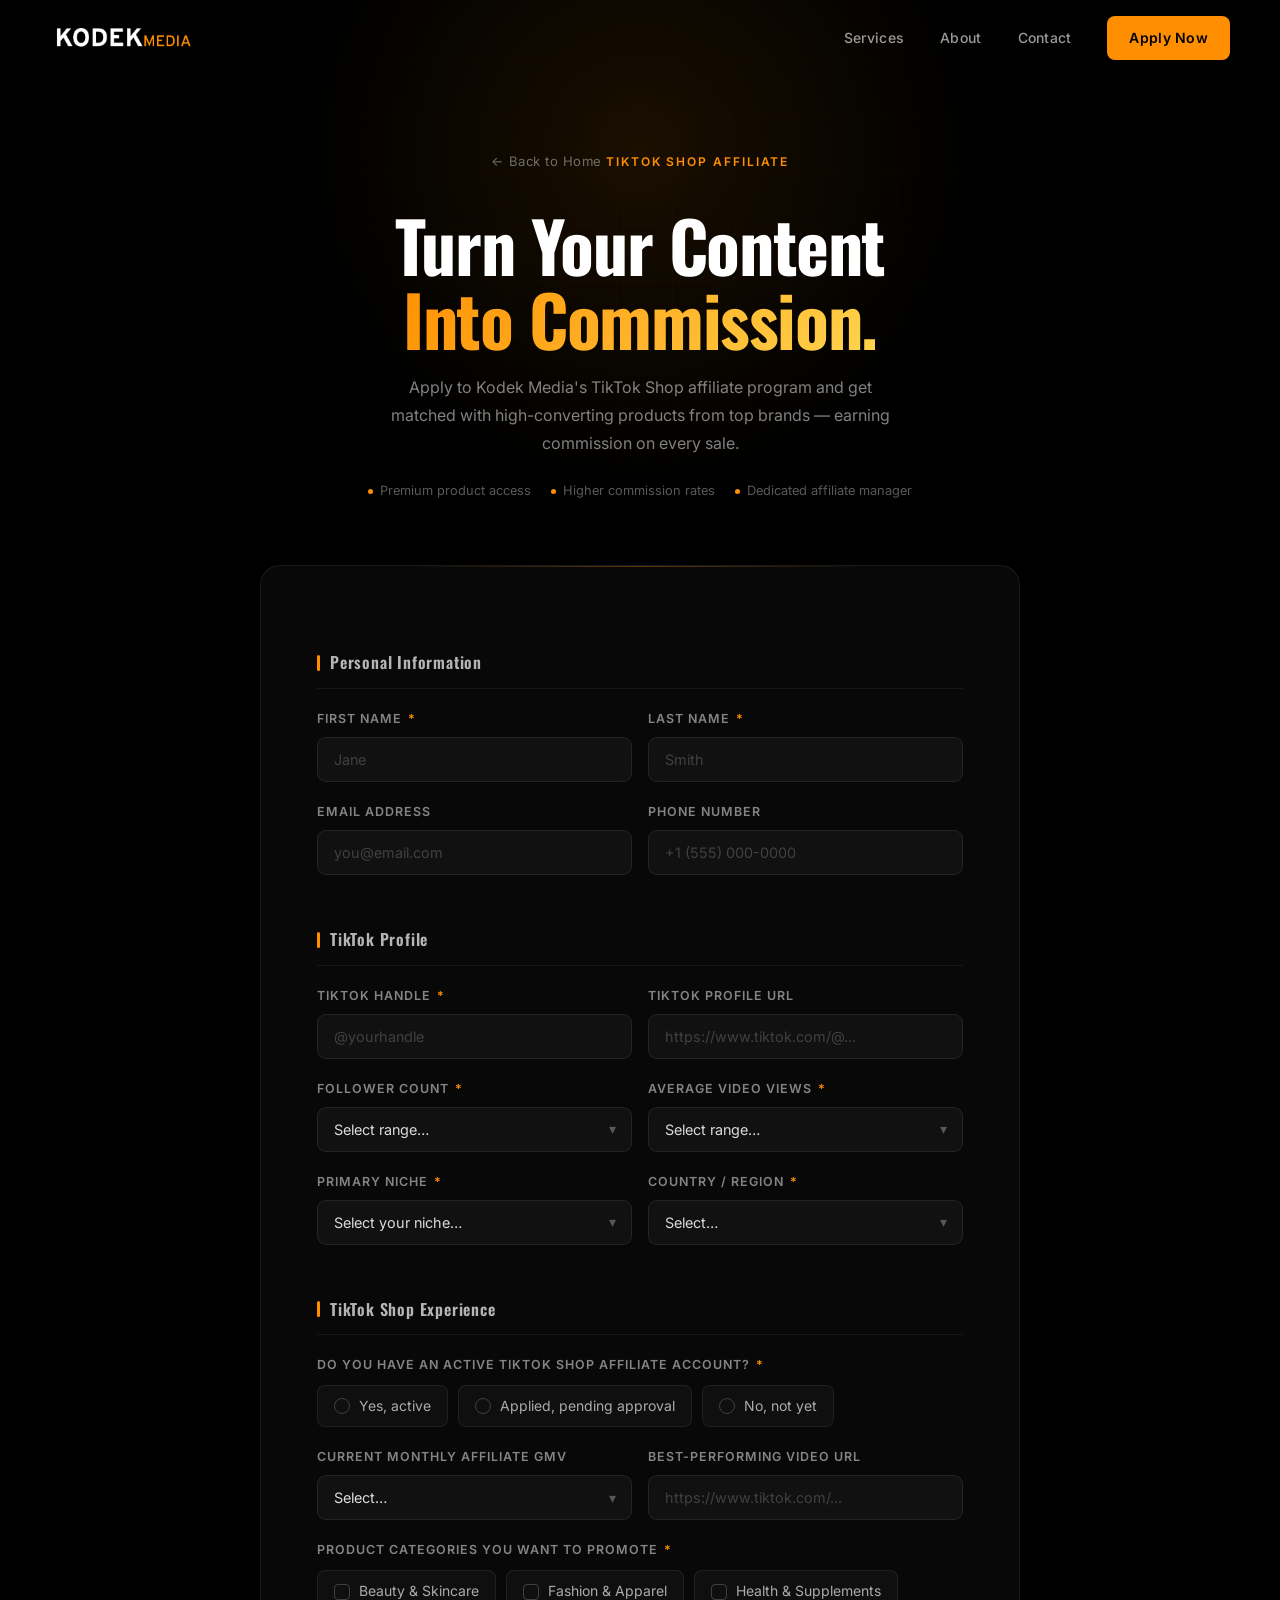
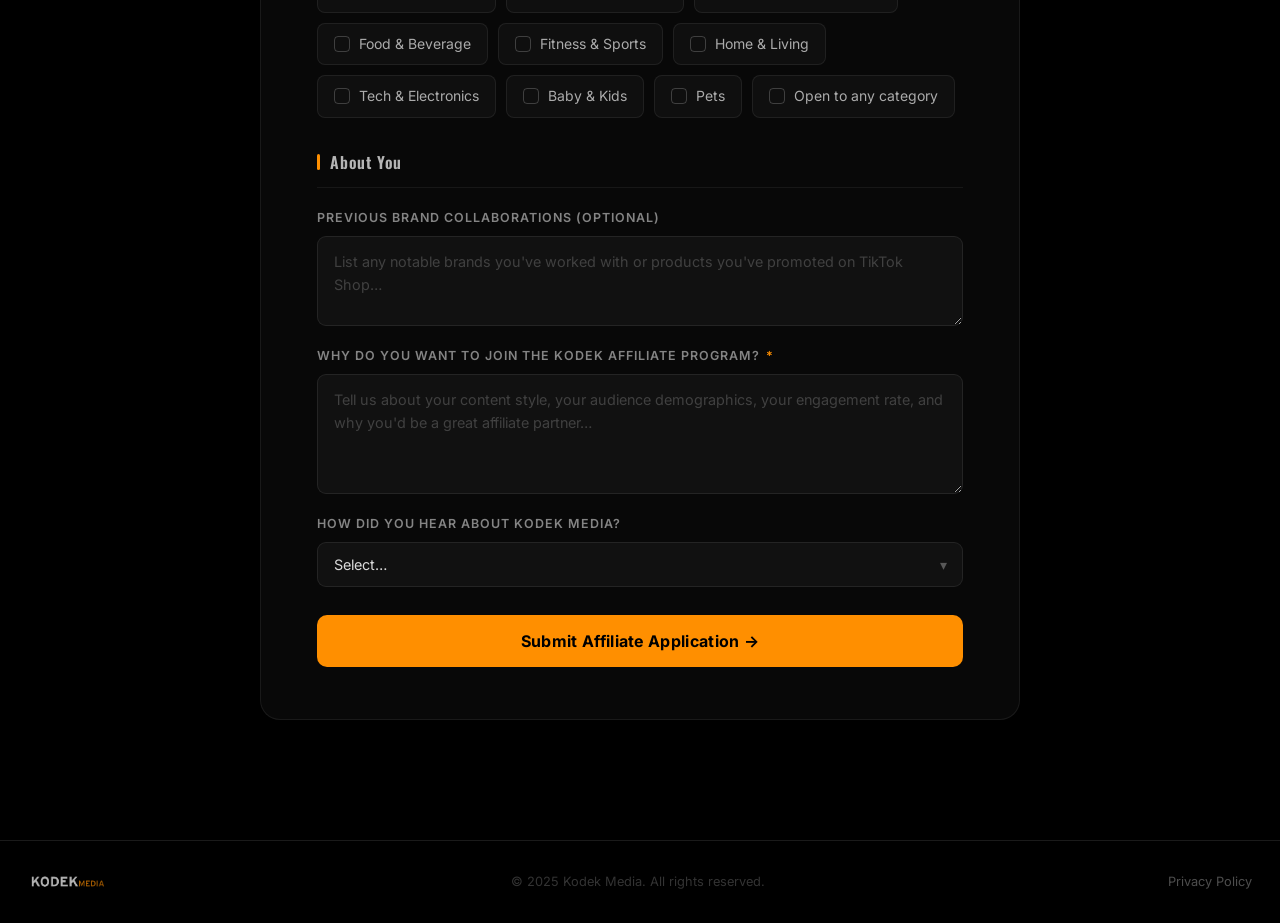
==== apply-affiliate.html @ 1ad3b4e5 "Initial commit - Kodek Media website" ====
<!DOCTYPE html>
<html lang="en">
<head>
  <meta charset="UTF-8" />
  <meta name="viewport" content="width=device-width, initial-scale=1.0" />
  <title>TikTok Shop Affiliate Application — Kodek Media</title>
  <link rel="preconnect" href="https://fonts.googleapis.com" />
  <link rel="preconnect" href="https://fonts.gstatic.com" crossorigin />
  <link href="https://fonts.googleapis.com/css2?family=Inter:wght@300;400;500;600;700;800;900&family=Oswald:wght@400;500;600;700&display=swap" rel="stylesheet" />
  <link rel="stylesheet" href="styles.css" />
  <link rel="stylesheet" href="forms.css" />
  <link rel="icon" type="image/png" href="logo-icon.png" />
</head>
<body>

  <!-- NAVBAR -->
  <nav id="navbar">
    <div class="nav-container">
      <a href="index.html" class="logo-link">
        <img src="logo-wordmark.png" alt="Kodek Media" class="logo-img logo-wordmark" />
        <img src="logo-icon.png"     alt="Kodek Media" class="logo-img logo-icon-only" />
      </a>
      <ul class="nav-links">
        <li><a href="index.html#services">Services</a></li>
        <li><a href="index.html#about">About</a></li>
        <li><a href="index.html#contact">Contact</a></li>
      </ul>
      <a href="apply-affiliate.html" class="btn btn-primary nav-cta">Apply Now</a>
      <button class="menu-toggle" id="menuToggle" aria-label="Toggle menu">
        <span></span><span></span><span></span>
      </button>
    </div>
  </nav>

  <!-- MOBILE MENU -->
  <div class="mobile-menu" id="mobileMenu">
    <ul>
      <li><a href="index.html#services">Services</a></li>
      <li><a href="index.html#contact">Contact</a></li>
    </ul>
  </div>

  <!-- HERO -->
  <section class="form-hero">
    <div class="form-hero-glow"></div>
    <div class="form-hero-grid"></div>
    <div class="form-hero-inner">
      <a href="index.html" class="form-back">← Back to Home</a>
      <span class="section-label">TikTok Shop Affiliate</span>
      <h1 class="form-title">Turn Your Content<br /><span class="text-gradient">Into Commission.</span></h1>
      <p class="form-subtitle">Apply to Kodek Media's TikTok Shop affiliate program and get matched with high-converting products from top brands — earning commission on every sale.</p>
      <div class="form-meta">
        <div class="form-meta-item"><span class="form-meta-dot"></span> Premium product access</div>
        <div class="form-meta-item"><span class="form-meta-dot"></span> Higher commission rates</div>
        <div class="form-meta-item"><span class="form-meta-dot"></span> Dedicated affiliate manager</div>
      </div>
    </div>
  </section>

  <!-- FORM -->
  <section class="form-section">
    <div class="form-card">

      <form id="affiliateForm" novalidate>

        <div class="form-section-title">Personal Information</div>

        <div class="form-row">
          <div class="form-group">
            <label class="form-label" for="firstName">First Name <span class="required">*</span></label>
            <input class="form-input" type="text" id="firstName" name="firstName" placeholder="Jane" required />
            <span class="form-error-msg">Please enter your first name.</span>
          </div>
          <div class="form-group">
            <label class="form-label" for="lastName">Last Name <span class="required">*</span></label>
            <input class="form-input" type="text" id="lastName" name="lastName" placeholder="Smith" required />
            <span class="form-error-msg">Please enter your last name.</span>
          </div>
        </div>

        <div class="form-row">
          <div class="form-group">
            <label class="form-label" for="email">Email Address</label>
            <input class="form-input" type="email" id="email" name="email" placeholder="you@email.com" />
            <span class="form-error-msg">Please enter a valid email.</span>
          </div>
          <div class="form-group">
            <label class="form-label" for="phone">Phone Number</label>
            <input class="form-input" type="tel" id="phone" name="phone" placeholder="+1 (555) 000-0000" />
          </div>
        </div>

        <div class="form-section-title">TikTok Profile</div>

        <div class="form-row">
          <div class="form-group">
            <label class="form-label" for="tiktokHandle">TikTok Handle <span class="required">*</span></label>
            <input class="form-input" type="text" id="tiktokHandle" name="tiktokHandle" placeholder="@yourhandle" required />
            <span class="form-error-msg">Please enter your TikTok handle.</span>
          </div>
          <div class="form-group">
            <label class="form-label" for="tiktokProfile">TikTok Profile URL</label>
            <input class="form-input" type="url" id="tiktokProfile" name="tiktokProfile" placeholder="https://www.tiktok.com/@..." />
            <span class="form-error-msg">Please enter your TikTok profile URL.</span>
          </div>
        </div>

        <div class="form-row">
          <div class="form-group">
            <label class="form-label" for="followers">Follower Count <span class="required">*</span></label>
            <div class="form-select-wrap">
              <select class="form-select" id="followers" name="followers" required>
                <option value="" disabled selected>Select range…</option>
                <option>Under 5,000</option>
                <option>5,000 – 10,000</option>
                <option>10,000 – 50,000</option>
                <option>50,000 – 100,000</option>
                <option>100,000 – 500,000</option>
                <option>500,000+</option>
              </select>
            </div>
            <span class="form-error-msg">Please select your follower count.</span>
          </div>
          <div class="form-group">
            <label class="form-label" for="avgViews">Average Video Views <span class="required">*</span></label>
            <div class="form-select-wrap">
              <select class="form-select" id="avgViews" name="avgViews" required>
                <option value="" disabled selected>Select range…</option>
                <option>Under 10,000</option>
                <option>10,000 – 50,000</option>
                <option>50,000 – 200,000</option>
                <option>200,000 – 1M</option>
                <option>1M – 5M</option>
                <option>5M+</option>
              </select>
            </div>
            <span class="form-error-msg">Please select your average views.</span>
          </div>
        </div>

        <div class="form-row">
          <div class="form-group">
            <label class="form-label" for="niche">Primary Niche <span class="required">*</span></label>
            <div class="form-select-wrap">
              <select class="form-select" id="niche" name="niche" required>
                <option value="" disabled selected>Select your niche…</option>
                <option>Beauty &amp; Skincare</option>
                <option>Fashion &amp; Style</option>
                <option>Health &amp; Wellness</option>
                <option>Fitness &amp; Sport</option>
                <option>Food &amp; Cooking</option>
                <option>Lifestyle &amp; Vlogs</option>
                <option>Tech &amp; Gadgets</option>
                <option>Gaming</option>
                <option>Finance &amp; Business</option>
                <option>Parenting &amp; Family</option>
                <option>Travel</option>
                <option>Comedy &amp; Entertainment</option>
                <option>Other</option>
              </select>
            </div>
            <span class="form-error-msg">Please select your niche.</span>
          </div>
          <div class="form-group">
            <label class="form-label" for="country">Country / Region <span class="required">*</span></label>
            <div class="form-select-wrap">
              <select class="form-select" id="country" name="country" required>
                <option value="" disabled selected>Select…</option>
                <option>United States</option>
                <option>United Kingdom</option>
                <option>Canada</option>
                <option>Australia</option>
                <option>Germany</option>
                <option>France</option>
                <option>Other</option>
              </select>
            </div>
            <span class="form-error-msg">Please select your country.</span>
          </div>
        </div>

        <div class="form-section-title">TikTok Shop Experience</div>

        <div class="form-group">
          <label class="form-label">Do You Have an Active TikTok Shop Affiliate Account? <span class="required">*</span></label>
          <div class="form-radio-group">
            <label class="form-radio-label"><input type="radio" name="hasShop" value="yes" required /> Yes, active</label>
            <label class="form-radio-label"><input type="radio" name="hasShop" value="pending" /> Applied, pending approval</label>
            <label class="form-radio-label"><input type="radio" name="hasShop" value="no" /> No, not yet</label>
          </div>
        </div>

        <div class="form-row">
          <div class="form-group">
            <label class="form-label" for="currentGmv">Current Monthly Affiliate GMV</label>
            <div class="form-select-wrap">
              <select class="form-select" id="currentGmv" name="currentGmv">
                <option value="" disabled selected>Select…</option>
                <option>N/A — no shop yet</option>
                <option>Under $1,000</option>
                <option>$1,000 – $5,000</option>
                <option>$5,000 – $20,000</option>
                <option>$20,000 – $50,000</option>
                <option>$50,000 – $100,000</option>
                <option>$100,000+</option>
              </select>
            </div>
          </div>
          <div class="form-group">
            <label class="form-label" for="videosSample">Best-Performing Video URL</label>
            <input class="form-input" type="url" id="videosSample" name="videosSample" placeholder="https://www.tiktok.com/..." />
          </div>
        </div>

        <div class="form-group">
          <label class="form-label">Product Categories You Want to Promote <span class="required">*</span></label>
          <div class="form-check-group">
            <label class="form-check-label"><input type="checkbox" name="categories" value="Beauty" /> Beauty &amp; Skincare</label>
            <label class="form-check-label"><input type="checkbox" name="categories" value="Fashion" /> Fashion &amp; Apparel</label>
            <label class="form-check-label"><input type="checkbox" name="categories" value="Health" /> Health &amp; Supplements</label>
            <label class="form-check-label"><input type="checkbox" name="categories" value="Food" /> Food &amp; Beverage</label>
            <label class="form-check-label"><input type="checkbox" name="categories" value="Fitness" /> Fitness &amp; Sports</label>
            <label class="form-check-label"><input type="checkbox" name="categories" value="Home" /> Home &amp; Living</label>
            <label class="form-check-label"><input type="checkbox" name="categories" value="Tech" /> Tech &amp; Electronics</label>
            <label class="form-check-label"><input type="checkbox" name="categories" value="Baby" /> Baby &amp; Kids</label>
            <label class="form-check-label"><input type="checkbox" name="categories" value="Pets" /> Pets</label>
            <label class="form-check-label"><input type="checkbox" name="categories" value="Any" /> Open to any category</label>
          </div>
        </div>

        <div class="form-section-title">About You</div>

        <div class="form-group">
          <label class="form-label" for="prevCollab">Previous Brand Collaborations (Optional)</label>
          <textarea class="form-textarea" id="prevCollab" name="prevCollab" placeholder="List any notable brands you've worked with or products you've promoted on TikTok Shop…" style="min-height:90px"></textarea>
        </div>

        <div class="form-group">
          <label class="form-label" for="whyJoin">Why Do You Want to Join the Kodek Affiliate Program? <span class="required">*</span></label>
          <textarea class="form-textarea" id="whyJoin" name="whyJoin" placeholder="Tell us about your content style, your audience demographics, your engagement rate, and why you'd be a great affiliate partner…" required></textarea>
          <span class="form-error-msg">Please tell us why you want to join.</span>
        </div>

        <div class="form-group">
          <label class="form-label" for="heardFrom">How Did You Hear About Kodek Media?</label>
          <div class="form-select-wrap">
            <select class="form-select" id="heardFrom" name="heardFrom">
              <option value="" disabled selected>Select…</option>
              <option>TikTok</option>
              <option>Instagram</option>
              <option>Google Search</option>
              <option>Referral from a creator</option>
              <option>Referral from a brand</option>
              <option>LinkedIn</option>
              <option>Other</option>
            </select>
          </div>
        </div>

        <button type="submit" class="form-submit" id="submitBtn">
          Submit Affiliate Application →
        </button>

      </form>

      <!-- Success -->
      <div class="form-success" id="formSuccess">
        <div class="success-icon">✓</div>
        <h3 class="success-title">Application Received!</h3>
        <p class="success-desc">Thanks for applying to the Kodek affiliate program. Our team reviews applications weekly and will reach out within 3–5 business days with next steps.</p>
        <a href="index.html" class="btn btn-primary btn-large">Back to Home</a>
      </div>

    </div>
  </section>

  <!-- SLIM FOOTER -->
  <footer class="form-footer">
    <img src="logo-wordmark.png" alt="Kodek Media" class="form-footer-logo" />
    <span class="form-footer-copy">© 2025 Kodek Media. All rights reserved.</span>
    <a href="index.html" class="form-footer-link">Privacy Policy</a>
  </footer>

  <script src="scripts/form-handler.js"></script>
  <script src="script.js"></script>
</body>
</html>
---- styles.css ----
/* ═══════════════════════════════════════════════════════════
   KODEK MEDIA — GLOBAL STYLES
   Brand: #000000 (black) · #ffffff (white) · #ff8f00 (amber)
═══════════════════════════════════════════════════════════ */

/* === RESET & BASE === */
*, *::before, *::after {
  margin: 0;
  padding: 0;
  box-sizing: border-box;
}

:root {
  --black:        #000000;
  --white:        #ffffff;
  --amber:        #ff8f00;
  --amber-dim:    rgba(255, 143, 0, 0.12);
  --amber-mid:    rgba(255, 143, 0, 0.25);
  --amber-glow:   rgba(255, 143, 0, 0.10);
  --glass:        rgba(255, 255, 255, 0.07);
  --glass-border: rgba(255, 255, 255, 0.10);
  --glass-hover:  rgba(255, 255, 255, 0.10);
  --gray:         #666;
  --gray-light:   #aaa;
  --nav-h:        76px;
  --ease-out:     cubic-bezier(0.4, 0, 0.2, 1);
}

html {
  scroll-behavior: smooth;
  font-size: 16px;
}

body {
  background: var(--black);
  color: var(--white);
  font-family: 'Inter', -apple-system, BlinkMacSystemFont, sans-serif;
  overflow-x: hidden;
  line-height: 1.6;
  -webkit-font-smoothing: antialiased;
}

/* === UTILITY === */
.container {
  max-width: 1180px;
  margin: 0 auto;
  padding: 0 28px;
}

.text-gradient {
  background: linear-gradient(130deg, var(--amber) 0%, #ffd54f 100%);
  -webkit-background-clip: text;
  -webkit-text-fill-color: transparent;
  background-clip: text;
}

/* === TYPOGRAPHY === */
h1, h2, h3, .logo, .footer-logo {
  font-family: 'Oswald', sans-serif;
  letter-spacing: -0.01em;
  line-height: 1.05;
}

/* === BUTTONS === */
.btn {
  display: inline-flex;
  align-items: center;
  justify-content: center;
  gap: 8px;
  padding: 11px 22px;
  border-radius: 8px;
  font-family: 'Inter', sans-serif;
  font-weight: 600;
  font-size: 0.875rem;
  text-decoration: none;
  cursor: pointer;
  border: none;
  transition: all 0.3s var(--ease-out);
  letter-spacing: 0.02em;
  white-space: nowrap;
}

.btn-primary {
  background: var(--amber);
  color: var(--black);
}

.btn-primary:hover {
  background: #ffaa00;
  transform: translateY(-2px);
  box-shadow: 0 10px 36px rgba(255, 143, 0, 0.45);
}

.btn-ghost {
  background: transparent;
  color: var(--white);
  border: 1px solid rgba(255, 255, 255, 0.18);
}

.btn-ghost:hover {
  border-color: var(--amber);
  color: var(--amber);
  transform: translateY(-2px);
}

.btn-large {
  padding: 15px 34px;
  font-size: 0.95rem;
  border-radius: 10px;
}

.btn-icon {
  font-size: 0.7rem;
  opacity: 0.8;
}

/* ═══════════════════════════════════════
   NAVBAR
═══════════════════════════════════════ */
#navbar {
  position: fixed;
  top: 0;
  left: 0;
  right: 0;
  z-index: 1000;
  height: var(--nav-h);
  display: flex;
  align-items: center;
  padding: 0 28px;
  transition: background 0.5s var(--ease-out), border-color 0.5s var(--ease-out), box-shadow 0.5s var(--ease-out);
}

#navbar.scrolled {
  background: rgba(0, 0, 0, 0.82);
  backdrop-filter: blur(24px);
  -webkit-backdrop-filter: blur(24px);
  border-bottom: 1px solid rgba(255, 255, 255, 0.05);
  box-shadow: 0 4px 32px rgba(0, 0, 0, 0.4);
}

.nav-container {
  max-width: 1180px;
  margin: 0 auto;
  width: 100%;
  display: flex;
  align-items: center;
}

/* Logo image variants */
.logo-link {
  display: flex;
  align-items: center;
  text-decoration: none;
  flex-shrink: 0;
}

.logo-img {
  display: block;
  object-fit: contain;
}

/* Desktop: show wordmark, hide icon */
.logo-wordmark  { height: 48px; width: auto; display: block; }
.logo-icon-only { height: 48px; width: 48px; display: none; }

/* Footer logo */
.footer-logo-img {
  height: 32px;
  width: auto;
  display: block;
  margin-bottom: 14px;
  object-fit: contain;
}

.logo-accent {
  color: var(--amber);
}

.nav-links {
  display: flex;
  list-style: none;
  gap: 36px;
  margin-left: auto;
  margin-right: 36px;
}

.nav-links a {
  text-decoration: none;
  color: rgba(255, 255, 255, 0.6);
  font-size: 0.875rem;
  font-weight: 500;
  transition: color 0.25s;
  letter-spacing: 0.02em;
}

.nav-links a:hover {
  color: var(--white);
}

.nav-cta {
  flex-shrink: 0;
}

.menu-toggle {
  display: none;
  flex-direction: column;
  justify-content: center;
  gap: 5px;
  background: none;
  border: none;
  cursor: pointer;
  padding: 4px;
  margin-left: auto;
}

.menu-toggle span {
  width: 22px;
  height: 1.5px;
  background: var(--white);
  border-radius: 2px;
  transition: all 0.3s var(--ease-out);
  display: block;
}

.menu-toggle.open span:nth-child(1) { transform: translateY(6.5px) rotate(45deg); }
.menu-toggle.open span:nth-child(2) { opacity: 0; transform: scaleX(0); }
.menu-toggle.open span:nth-child(3) { transform: translateY(-6.5px) rotate(-45deg); }

/* === MOBILE MENU === */
.mobile-menu {
  position: fixed;
  top: var(--nav-h);
  left: 0;
  right: 0;
  background: rgba(0, 0, 0, 0.96);
  backdrop-filter: blur(24px);
  padding: 28px;
  z-index: 999;
  border-bottom: 1px solid var(--glass-border);
  transform: translateY(-8px);
  opacity: 0;
  transition: all 0.35s var(--ease-out);
  pointer-events: none;
}

.mobile-menu.open {
  transform: translateY(0);
  opacity: 1;
  pointer-events: all;
}

.mobile-menu ul {
  list-style: none;
  display: flex;
  flex-direction: column;
  gap: 4px;
}

.mobile-menu li a {
  text-decoration: none;
  color: rgba(255, 255, 255, 0.8);
  font-size: 1.1rem;
  font-weight: 500;
  display: block;
  padding: 10px 0;
  border-bottom: 1px solid var(--glass-border);
  transition: color 0.25s;
}

.mobile-menu li:last-child a {
  border-bottom: none;
}

.mobile-menu li a:hover {
  color: var(--amber);
}

/* ═══════════════════════════════════════
   HERO
═══════════════════════════════════════ */
.hero {
  min-height: 100vh;
  display: flex;
  flex-direction: column;
  align-items: center;
  justify-content: center;
  position: relative;
  overflow: hidden;
  padding: calc(var(--nav-h) + 60px) 28px 100px;
}

/* Glow orb */
.hero-glow {
  position: absolute;
  width: 1000px;
  height: 1000px;
  background: radial-gradient(circle, rgba(255, 143, 0, 0.18) 0%, rgba(255, 143, 0, 0.06) 40%, transparent 70%);
  top: -260px;
  left: 50%;
  transform: translateX(-50%);
  pointer-events: none;
  animation: heroGlowPulse 7s ease-in-out infinite;
  will-change: transform, opacity;
}

@keyframes heroGlowPulse {
  0%, 100% { opacity: 0.65; transform: translateX(-50%) scale(1); }
  50%       { opacity: 1;    transform: translateX(-50%) scale(1.07); }
}

/* Subtle grid */
.hero-grid {
  position: absolute;
  inset: 0;
  background-image:
    linear-gradient(rgba(255, 143, 0, 0.04) 1px, transparent 1px),
    linear-gradient(90deg, rgba(255, 143, 0, 0.04) 1px, transparent 1px);
  background-size: 56px 56px;
  pointer-events: none;
  mask-image: radial-gradient(ellipse 75% 75% at 50% 50%, black 0%, transparent 100%);
}

/* Noise texture */
.hero-noise {
  position: absolute;
  inset: 0;
  pointer-events: none;
  opacity: 0.03;
  background-image: url("data:image/svg+xml,%3Csvg viewBox='0 0 256 256' xmlns='http://www.w3.org/2000/svg'%3E%3Cfilter id='noise'%3E%3CfeTurbulence type='fractalNoise' baseFrequency='0.9' numOctaves='4' stitchTiles='stitch'/%3E%3C/filter%3E%3Crect width='100%25' height='100%25' filter='url(%23noise)'/%3E%3C/svg%3E");
  background-size: 200px 200px;
}

.hero-content {
  text-align: center;
  position: relative;
  z-index: 2;
  max-width: 920px;
  width: 100%;
}

/* Badge */
.hero-badge {
  display: inline-flex;
  align-items: center;
  gap: 9px;
  background: rgba(255, 143, 0, 0.08);
  border: 1px solid rgba(255, 143, 0, 0.2);
  border-radius: 100px;
  padding: 7px 20px;
  font-size: 0.8rem;
  font-weight: 500;
  letter-spacing: 0.04em;
  color: rgba(255, 255, 255, 0.85);
  margin-bottom: 36px;
}

.badge-dot {
  width: 6px;
  height: 6px;
  background: var(--amber);
  border-radius: 50%;
  animation: pulseDot 2.2s ease-in-out infinite;
  flex-shrink: 0;
}

@keyframes pulseDot {
  0%, 100% { opacity: 1; box-shadow: 0 0 0 0 rgba(255, 143, 0, 0.5); }
  50%       { opacity: 0.7; box-shadow: 0 0 0 5px rgba(255, 143, 0, 0); }
}

/* Headline */
.hero-title {
  font-family: 'Oswald', sans-serif;
  font-size: clamp(72px, 12vw, 148px);
  font-weight: 700;
  line-height: 0.93;
  letter-spacing: -0.03em;
  margin-bottom: 30px;
}

/* Subtitle */
.hero-subtitle {
  font-size: clamp(1rem, 1.8vw, 1.15rem);
  color: rgba(255, 255, 255, 0.5);
  line-height: 1.75;
  margin-bottom: 48px;
  max-width: 580px;
  margin-left: auto;
  margin-right: auto;
}

/* CTAs */
.hero-ctas {
  display: flex;
  gap: 14px;
  justify-content: center;
  flex-wrap: wrap;
  margin-bottom: 72px;
}

/* Stats bar */
.hero-stats {
  display: flex;
  align-items: center;
  justify-content: center;
  padding: 28px 48px;
  background: rgba(255, 255, 255, 0.03);
  border: 1px solid rgba(255, 255, 255, 0.07);
  border-radius: 18px;
  backdrop-filter: blur(12px);
  -webkit-backdrop-filter: blur(12px);
  flex-wrap: wrap;
  gap: 0;
  position: relative;
}

.hero-stats::before {
  content: '';
  position: absolute;
  top: 0;
  left: 50%;
  transform: translateX(-50%);
  width: 60%;
  height: 1px;
  background: linear-gradient(90deg, transparent, rgba(255, 143, 0, 0.4), transparent);
}

.stat-item {
  display: flex;
  flex-direction: column;
  align-items: center;
  padding: 0 40px;
}

.stat-value {
  font-family: 'Oswald', sans-serif;
  font-size: 2.2rem;
  font-weight: 700;
  color: var(--amber);
  line-height: 1;
  margin-bottom: 6px;
}

.stat-label {
  font-size: 0.75rem;
  color: rgba(255, 255, 255, 0.4);
  letter-spacing: 0.06em;
  text-transform: uppercase;
}

.stat-divider {
  width: 1px;
  height: 44px;
  background: rgba(255, 255, 255, 0.07);
  flex-shrink: 0;
}

/* Scroll indicator */
.scroll-indicator {
  position: absolute;
  bottom: 36px;
  left: 50%;
  transform: translateX(-50%);
  display: flex;
  flex-direction: column;
  align-items: center;
  gap: 8px;
  color: rgba(255, 255, 255, 0.25);
  font-size: 0.7rem;
  letter-spacing: 0.12em;
  text-transform: uppercase;
}

.scroll-line {
  width: 1px;
  height: 36px;
  background: linear-gradient(to bottom, rgba(255, 143, 0, 0.6), transparent);
  animation: scrollDrop 2.2s ease-in-out infinite;
  transform-origin: top;
}

@keyframes scrollDrop {
  0%   { transform: scaleY(0); opacity: 0; transform-origin: top; }
  40%  { transform: scaleY(1); opacity: 1; transform-origin: top; }
  60%  { transform: scaleY(1); opacity: 1; transform-origin: bottom; }
  100% { transform: scaleY(0); opacity: 0; transform-origin: bottom; }
}

/* Hero pillars (replaces fake stats bar) */
.hero-pillars {
  display: flex;
  align-items: center;
  justify-content: center;
  gap: 0;
  padding: 20px 40px;
  background: rgba(255,255,255,0.03);
  border: 1px solid rgba(255,255,255,0.07);
  border-radius: 14px;
  backdrop-filter: blur(12px);
  flex-wrap: wrap;
}

.hero-pillar {
  display: flex;
  align-items: center;
  gap: 12px;
  padding: 0 44px;
  font-size: 1.05rem;
  font-weight: 600;
  color: rgba(255,255,255,0.85);
  letter-spacing: 0.02em;
  font-family: 'Oswald', sans-serif;
}

.pillar-icon { font-size: 1.4rem; }

.pillar-divider {
  width: 1px;
  height: 36px;
  background: rgba(255,255,255,0.1);
  flex-shrink: 0;
}

/* ═══════════════════════════════════════
   WHY KODEK
═══════════════════════════════════════ */
.why-section {
  padding: 116px 0;
  position: relative;
}

.why-section::before {
  content: '';
  position: absolute;
  top: 0; left: 0; right: 0;
  height: 1px;
  background: linear-gradient(90deg, transparent, rgba(255,143,0,0.25), transparent);
}

.why-grid {
  display: grid;
  grid-template-columns: repeat(3, 1fr);
  gap: 18px;
  margin-bottom: 24px;
}

.why-card {
  background: var(--glass);
  border: 1px solid var(--glass-border);
  border-radius: 16px;
  padding: 40px 32px;
  transition: all 0.4s var(--ease-out);
}

.why-card:hover {
  background: var(--glass-hover);
  border-color: rgba(255,143,0,0.18);
  transform: translateY(-4px);
}

.why-number {
  font-family: 'Oswald', sans-serif;
  font-size: 3.5rem;
  font-weight: 700;
  color: rgba(255,143,0,0.12);
  line-height: 1;
  margin-bottom: 18px;
}

.why-card h3 {
  font-family: 'Oswald', sans-serif;
  font-size: 1.25rem;
  font-weight: 600;
  color: var(--white);
  margin-bottom: 12px;
}

.why-card p {
  font-size: 0.875rem;
  color: rgba(255,255,255,0.48);
  line-height: 1.75;
}

/* Mission block */
.mission-block {
  margin: 24px 0;
  background: rgba(255,143,0,0.03);
  border: 1px solid rgba(255,143,0,0.14);
  border-radius: 20px;
  padding: 56px 64px;
  text-align: center;
  position: relative;
  overflow: hidden;
}

.mission-block::before {
  content: '';
  position: absolute;
  top: 0; left: 15%; right: 15%;
  height: 1px;
  background: linear-gradient(90deg, transparent, rgba(255,143,0,0.4), transparent);
}

.mission-quote {
  font-family: 'Oswald', sans-serif;
  font-size: clamp(22px, 3.2vw, 38px);
  font-weight: 600;
  line-height: 1.35;
  color: var(--white);
  margin-top: 14px;
  font-style: normal;
  max-width: 680px;
  margin-left: auto;
  margin-right: auto;
}

/* Program cards */
.program-grid {
  display: grid;
  grid-template-columns: repeat(3, 1fr);
  gap: 18px;
  margin-top: 24px;
}

.program-card {
  background: var(--glass);
  border: 1px solid var(--glass-border);
  border-radius: 16px;
  padding: 36px 30px;
  text-decoration: none;
  color: var(--white);
  display: flex;
  flex-direction: column;
  gap: 12px;
  transition: all 0.4s var(--ease-out);
  position: relative;
  overflow: hidden;
}

.program-card::after {
  content: '';
  position: absolute;
  top: 0; left: 0; right: 0;
  height: 1px;
  background: linear-gradient(90deg, transparent, var(--amber), transparent);
  opacity: 0;
  transition: opacity 0.4s;
}

.program-card:hover {
  background: var(--glass-hover);
  border-color: rgba(255,143,0,0.2);
  transform: translateY(-6px);
  box-shadow: 0 24px 56px rgba(0,0,0,0.4);
}

.program-card:hover::after { opacity: 1; }

.program-card.featured {
  border-color: rgba(255,143,0,0.22);
  background: rgba(255,143,0,0.04);
}

.program-icon {
  width: 50px;
  height: 50px;
  background: rgba(255,143,0,0.08);
  border: 1px solid rgba(255,143,0,0.18);
  border-radius: 12px;
  display: flex;
  align-items: center;
  justify-content: center;
  color: var(--amber);
  margin-bottom: 4px;
  transition: all 0.3s;
}

.program-card:hover .program-icon {
  background: rgba(255,143,0,0.18);
  box-shadow: 0 0 24px rgba(255,143,0,0.20);
}

.program-card h3 {
  font-family: 'Oswald', sans-serif;
  font-size: 1.25rem;
  font-weight: 600;
  color: var(--white);
}

.program-card p {
  font-size: 0.875rem;
  color: rgba(255,255,255,0.48);
  line-height: 1.7;
  flex: 1;
}

.program-cta {
  font-size: 0.85rem;
  font-weight: 600;
  color: var(--amber);
  margin-top: 4px;
  transition: letter-spacing 0.3s;
  display: inline-block;
}

.program-card:hover .program-cta {
  letter-spacing: 0.04em;
}

/* ═══════════════════════════════════════
   PARTNER STRIP
═══════════════════════════════════════ */
.partner-strip {
  border-top: 1px solid var(--glass-border);
  border-bottom: 1px solid var(--glass-border);
  padding: 18px 28px;
  background: rgba(255, 255, 255, 0.015);
}

.partner-strip-inner {
  max-width: 1180px;
  margin: 0 auto;
  display: flex;
  align-items: center;
  gap: 32px;
  flex-wrap: wrap;
}

.partner-label {
  font-size: 0.75rem;
  color: rgba(255, 255, 255, 0.3);
  letter-spacing: 0.06em;
  text-transform: uppercase;
  white-space: nowrap;
  flex-shrink: 0;
}

.partner-items {
  display: flex;
  align-items: center;
  gap: 20px;
  flex-wrap: wrap;
}

.partner-item {
  display: flex;
  align-items: center;
  gap: 7px;
  font-size: 0.8rem;
  font-weight: 500;
  color: rgba(255, 255, 255, 0.35);
  letter-spacing: 0.02em;
}

.partner-dot {
  width: 3px;
  height: 3px;
  border-radius: 50%;
  background: rgba(255, 143, 0, 0.4);
  flex-shrink: 0;
}

/* ═══════════════════════════════════════
   SHARED SECTION STYLES
═══════════════════════════════════════ */
.section-header {
  text-align: center;
  margin-bottom: 68px;
}

.section-label {
  display: inline-block;
  color: var(--amber);
  font-size: 0.75rem;
  font-weight: 600;
  letter-spacing: 0.16em;
  text-transform: uppercase;
  margin-bottom: 14px;
}

.section-title {
  font-family: 'Oswald', sans-serif;
  font-size: clamp(36px, 5vw, 58px);
  font-weight: 700;
  margin-bottom: 18px;
  line-height: 1.08;
}

.section-desc {
  font-size: 1.02rem;
  color: rgba(255, 255, 255, 0.48);
  max-width: 520px;
  margin: 0 auto;
  line-height: 1.75;
}

/* Edge lines */
.section-edge {
  height: 1px;
  background: linear-gradient(90deg, transparent, rgba(255, 143, 0, 0.2), transparent);
}

/* ═══════════════════════════════════════
   SERVICES
═══════════════════════════════════════ */
.services {
  padding: 116px 0;
  position: relative;
}

.services::before {
  content: '';
  position: absolute;
  top: 0;
  left: 0;
  right: 0;
  height: 1px;
  background: linear-gradient(90deg, transparent, rgba(255, 143, 0, 0.25), transparent);
}

.services-grid {
  display: grid;
  grid-template-columns: repeat(3, 1fr);
  gap: 18px;
}

.service-card {
  background: var(--glass);
  border: 1px solid var(--glass-border);
  border-radius: 16px;
  padding: 36px 30px 30px;
  transition: all 0.4s var(--ease-out);
  position: relative;
  overflow: hidden;
  cursor: default;
}

/* Top shimmer on hover */
.service-card::after {
  content: '';
  position: absolute;
  top: 0;
  left: 0;
  right: 0;
  height: 1px;
  background: linear-gradient(90deg, transparent, var(--amber), transparent);
  opacity: 0;
  transition: opacity 0.4s;
}

.service-card:hover {
  background: var(--glass-hover);
  border-color: rgba(255, 143, 0, 0.18);
  transform: translateY(-6px);
  box-shadow: 0 24px 56px rgba(0, 0, 0, 0.4), 0 0 0 1px rgba(255, 143, 0, 0.04);
}

.service-card:hover::after {
  opacity: 1;
}

/* Glow bleed on hover */
.service-card::before {
  content: '';
  position: absolute;
  bottom: -60px;
  left: 50%;
  transform: translateX(-50%);
  width: 80%;
  height: 80px;
  background: radial-gradient(ellipse, rgba(255, 143, 0, 0.14) 0%, transparent 70%);
  opacity: 0;
  transition: opacity 0.4s;
  pointer-events: none;
}

.service-card:hover::before {
  opacity: 1;
}

.card-icon {
  width: 50px;
  height: 50px;
  background: rgba(255, 143, 0, 0.08);
  border: 1px solid rgba(255, 143, 0, 0.18);
  border-radius: 12px;
  display: flex;
  align-items: center;
  justify-content: center;
  color: var(--amber);
  margin-bottom: 22px;
  transition: all 0.3s;
}

.service-card:hover .card-icon {
  background: rgba(255, 143, 0, 0.18);
  box-shadow: 0 0 28px rgba(255, 143, 0, 0.20);
}

.service-card h3 {
  font-family: 'Oswald', sans-serif;
  font-size: 1.25rem;
  font-weight: 600;
  color: var(--white);
  margin-bottom: 12px;
  letter-spacing: 0.01em;
}

.service-card p {
  font-size: 0.875rem;
  color: rgba(255, 255, 255, 0.48);
  line-height: 1.75;
  margin-bottom: 24px;
}

.card-tags {
  display: flex;
  flex-wrap: wrap;
  gap: 7px;
  margin-bottom: 20px;
}

.tag {
  font-size: 0.72rem;
  font-weight: 500;
  color: rgba(255, 143, 0, 0.85);
  background: rgba(255, 143, 0, 0.07);
  border: 1px solid rgba(255, 143, 0, 0.14);
  border-radius: 100px;
  padding: 4px 11px;
  letter-spacing: 0.02em;
  transition: all 0.3s;
}

.service-card:hover .tag {
  background: rgba(255, 143, 0, 0.11);
  border-color: rgba(255, 143, 0, 0.22);
}

.card-arrow {
  font-size: 1.1rem;
  color: rgba(255, 143, 0, 0.3);
  transition: all 0.35s;
  display: inline-block;
}

.service-card:hover .card-arrow {
  color: var(--amber);
  transform: translateX(4px);
}

/* ═══════════════════════════════════════
   RESULTS
═══════════════════════════════════════ */
.results {
  padding: 116px 0;
  position: relative;
  overflow: hidden;
}

.results::before,
.results::after {
  content: '';
  position: absolute;
  left: 0;
  right: 0;
  height: 1px;
  background: linear-gradient(90deg, transparent, rgba(255, 143, 0, 0.2), transparent);
}

.results::before { top: 0; }
.results::after  { bottom: 0; }

.results-glow {
  position: absolute;
  width: 800px;
  height: 800px;
  background: radial-gradient(circle, rgba(255, 143, 0, 0.12) 0%, transparent 65%);
  top: 50%;
  left: 50%;
  transform: translate(-50%, -50%);
  pointer-events: none;
}

.results-grid {
  display: grid;
  grid-template-columns: repeat(4, 1fr);
  border: 1px solid var(--glass-border);
  border-radius: 20px;
  overflow: hidden;
}

.result-item {
  padding: 52px 32px;
  text-align: center;
  border-right: 1px solid var(--glass-border);
  position: relative;
  transition: background 0.35s;
}

.result-item:last-child {
  border-right: none;
}

.result-item::before {
  content: '';
  position: absolute;
  top: 0;
  left: 20%;
  right: 20%;
  height: 2px;
  background: linear-gradient(90deg, transparent, var(--amber), transparent);
  opacity: 0;
  transition: opacity 0.35s;
}

.result-item:hover {
  background: rgba(255, 143, 0, 0.025);
}

.result-item:hover::before {
  opacity: 1;
}

.result-number {
  font-family: 'Oswald', sans-serif;
  font-size: clamp(38px, 4.5vw, 62px);
  font-weight: 700;
  color: var(--amber);
  line-height: 1;
  margin-bottom: 10px;
}

.result-label {
  font-family: 'Oswald', sans-serif;
  font-size: 1rem;
  font-weight: 600;
  color: var(--white);
  margin-bottom: 16px;
  letter-spacing: 0.01em;
}

.result-bar {
  width: 60px;
  height: 2px;
  background: rgba(255, 255, 255, 0.06);
  border-radius: 2px;
  margin: 0 auto 14px;
  overflow: hidden;
}

.result-bar-fill {
  height: 100%;
  background: linear-gradient(90deg, var(--amber), #ffd54f);
  border-radius: 2px;
  transform: scaleX(0);
  transform-origin: left;
  transition: transform 1.2s var(--ease-out) 0.3s;
}

.result-item.visible .result-bar-fill {
  transform: scaleX(1);
}

.result-desc {
  font-size: 0.8rem;
  color: rgba(255, 255, 255, 0.32);
  line-height: 1.5;
}

/* ═══════════════════════════════════════
   TESTIMONIALS
═══════════════════════════════════════ */
.testimonials {
  padding: 116px 0;
  position: relative;
}

.testimonials::before {
  content: '';
  position: absolute;
  top: 0;
  left: 0;
  right: 0;
  height: 1px;
  background: linear-gradient(90deg, transparent, rgba(255, 143, 0, 0.25), transparent);
}

.testimonials-grid {
  display: grid;
  grid-template-columns: repeat(3, 1fr);
  gap: 18px;
  align-items: start;
}

.testimonial-card {
  background: var(--glass);
  border: 1px solid var(--glass-border);
  border-radius: 18px;
  padding: 38px 34px;
  position: relative;
  transition: all 0.4s var(--ease-out);
  overflow: hidden;
}

.testimonial-card:hover {
  transform: translateY(-5px);
  box-shadow: 0 28px 60px rgba(0, 0, 0, 0.45);
  border-color: rgba(255, 143, 0, 0.12);
}

.testimonial-card.featured {
  border-color: rgba(255, 143, 0, 0.22);
  background: rgba(255, 143, 0, 0.04);
  margin-top: -12px;
}

.featured-badge {
  display: inline-flex;
  font-size: 0.72rem;
  font-weight: 600;
  color: var(--amber);
  letter-spacing: 0.04em;
  margin-bottom: 18px;
}

.quote-mark {
  font-family: 'Oswald', sans-serif;
  font-size: 4rem;
  line-height: 0.6;
  color: var(--amber);
  opacity: 0.2;
  margin-bottom: 16px;
  display: block;
}

.stars {
  color: var(--amber);
  font-size: 0.9rem;
  letter-spacing: 3px;
  margin-bottom: 18px;
}

.testimonial-text {
  font-size: 0.9rem;
  line-height: 1.8;
  color: rgba(255, 255, 255, 0.72);
  margin-bottom: 30px;
  font-style: italic;
}

.testimonial-author {
  display: flex;
  align-items: center;
  gap: 14px;
}

.author-avatar {
  width: 44px;
  height: 44px;
  border-radius: 50%;
  display: flex;
  align-items: center;
  justify-content: center;
  font-family: 'Oswald', sans-serif;
  font-weight: 700;
  font-size: 0.85rem;
  color: var(--black);
  flex-shrink: 0;
}

.author-info {
  display: flex;
  flex-direction: column;
  gap: 2px;
}

.author-name {
  font-weight: 600;
  font-size: 0.9rem;
  color: var(--white);
}

.author-handle {
  font-size: 0.78rem;
  color: rgba(255, 255, 255, 0.35);
}

.author-result {
  font-size: 0.75rem;
  color: var(--amber);
  font-weight: 500;
  margin-top: 3px;
}

/* ═══════════════════════════════════════
   CTA SECTION
═══════════════════════════════════════ */
.cta-section {
  padding: 140px 0;
  position: relative;
  overflow: hidden;
  text-align: center;
}

.cta-section::before {
  content: '';
  position: absolute;
  top: 0;
  left: 0;
  right: 0;
  height: 1px;
  background: linear-gradient(90deg, transparent, rgba(255, 143, 0, 0.3), transparent);
}

.cta-glow {
  position: absolute;
  width: 700px;
  height: 700px;
  background: radial-gradient(circle, rgba(255, 143, 0, 0.16) 0%, transparent 65%);
  top: 50%;
  left: 50%;
  transform: translate(-50%, -50%);
  pointer-events: none;
  animation: heroGlowPulse 6s ease-in-out infinite;
}

.cta-grid {
  position: absolute;
  inset: 0;
  background-image:
    linear-gradient(rgba(255, 143, 0, 0.035) 1px, transparent 1px),
    linear-gradient(90deg, rgba(255, 143, 0, 0.035) 1px, transparent 1px);
  background-size: 56px 56px;
  pointer-events: none;
  mask-image: radial-gradient(ellipse 60% 80% at 50% 50%, black 0%, transparent 100%);
}

.cta-content {
  position: relative;
  z-index: 2;
  max-width: 760px;
  margin: 0 auto;
}

.cta-title {
  font-family: 'Oswald', sans-serif;
  font-size: clamp(40px, 6vw, 70px);
  font-weight: 700;
  margin: 14px 0 22px;
  line-height: 1.05;
}

.cta-desc {
  font-size: 1.05rem;
  color: rgba(255, 255, 255, 0.48);
  margin-bottom: 48px;
  line-height: 1.7;
}

.cta-buttons {
  display: flex;
  gap: 14px;
  justify-content: center;
  flex-wrap: wrap;
}

.cta-note {
  margin-top: 22px;
  font-size: 0.8rem;
  color: rgba(255, 255, 255, 0.25);
  letter-spacing: 0.04em;
}

/* ═══════════════════════════════════════
   FOOTER
═══════════════════════════════════════ */
.footer {
  border-top: 1px solid var(--glass-border);
  padding: 80px 0 44px;
  position: relative;
}

.footer-top {
  display: grid;
  grid-template-columns: 260px 1fr;
  gap: 80px;
  margin-bottom: 60px;
}

.footer-logo {
  font-family: 'Oswald', sans-serif;
  font-size: 1.45rem;
  font-weight: 700;
  letter-spacing: 0.06em;
  display: block;
  margin-bottom: 14px;
  color: var(--white);
}

.footer-tagline {
  font-size: 0.875rem;
  color: rgba(255, 255, 255, 0.38);
  line-height: 1.7;
  margin-bottom: 26px;
}

.footer-social {
  display: flex;
  gap: 10px;
}

.social-link {
  width: 36px;
  height: 36px;
  border: 1px solid rgba(255, 255, 255, 0.08);
  border-radius: 8px;
  display: flex;
  align-items: center;
  justify-content: center;
  color: rgba(255, 255, 255, 0.4);
  text-decoration: none;
  transition: all 0.3s;
}

.social-link:hover {
  border-color: var(--amber);
  color: var(--amber);
  background: rgba(255, 143, 0, 0.06);
  transform: translateY(-2px);
}

.footer-links {
  display: grid;
  grid-template-columns: repeat(3, 1fr);
  gap: 40px;
}

.footer-col h4 {
  font-family: 'Oswald', sans-serif;
  font-size: 0.78rem;
  font-weight: 600;
  letter-spacing: 0.12em;
  text-transform: uppercase;
  color: rgba(255, 255, 255, 0.35);
  margin-bottom: 20px;
}

.footer-col ul {
  list-style: none;
  display: flex;
  flex-direction: column;
  gap: 11px;
}

.footer-col a {
  text-decoration: none;
  color: rgba(255, 255, 255, 0.45);
  font-size: 0.875rem;
  transition: color 0.25s;
}

.footer-col a:hover {
  color: var(--white);
}

.footer-bottom {
  border-top: 1px solid var(--glass-border);
  padding-top: 30px;
  display: flex;
  align-items: center;
  justify-content: space-between;
  flex-wrap: wrap;
  gap: 16px;
}

.footer-bottom > p {
  font-size: 0.82rem;
  color: rgba(255, 255, 255, 0.25);
}

.footer-bottom-links {
  display: flex;
  gap: 22px;
}

.footer-bottom-links a {
  font-size: 0.82rem;
  color: rgba(255, 255, 255, 0.25);
  text-decoration: none;
  transition: color 0.25s;
}

.footer-bottom-links a:hover {
  color: rgba(255, 255, 255, 0.6);
}

.tiktok-badge {
  display: flex;
  align-items: center;
  gap: 6px;
  font-size: 0.78rem;
  color: rgba(255, 255, 255, 0.25);
  letter-spacing: 0.02em;
}

/* ═══════════════════════════════════════
   SCROLL ANIMATIONS
═══════════════════════════════════════ */

/* Hero items animate on load */
.animate-fade-up {
  opacity: 0;
  transform: translateY(28px);
  animation: fadeUp 0.9s var(--ease-out) forwards;
}

.delay-1 { animation-delay: 0.15s; }
.delay-2 { animation-delay: 0.3s; }
.delay-3 { animation-delay: 0.45s; }
.delay-4 { animation-delay: 0.65s; }

@keyframes fadeUp {
  to {
    opacity: 1;
    transform: translateY(0);
  }
}

/* Scroll-triggered items */
.animate-in {
  opacity: 0;
  transform: translateY(22px);
  transition: opacity 0.7s var(--ease-out), transform 0.7s var(--ease-out);
}

.animate-in.visible {
  opacity: 1;
  transform: translateY(0);
}

/* Stagger for service cards */
.services-grid .service-card:nth-child(1) { transition-delay: 0.05s; }
.services-grid .service-card:nth-child(2) { transition-delay: 0.12s; }
.services-grid .service-card:nth-child(3) { transition-delay: 0.19s; }
.services-grid .service-card:nth-child(4) { transition-delay: 0.26s; }
.services-grid .service-card:nth-child(5) { transition-delay: 0.33s; }
.services-grid .service-card:nth-child(6) { transition-delay: 0.40s; }

/* Stagger for result items */
.results-grid .result-item:nth-child(1) { transition-delay: 0.05s; }
.results-grid .result-item:nth-child(2) { transition-delay: 0.13s; }
.results-grid .result-item:nth-child(3) { transition-delay: 0.21s; }
.results-grid .result-item:nth-child(4) { transition-delay: 0.29s; }

/* Stagger for testimonials */
.testimonials-grid .testimonial-card:nth-child(1) { transition-delay: 0.05s; }
.testimonials-grid .testimonial-card:nth-child(2) { transition-delay: 0.18s; }
.testimonials-grid .testimonial-card:nth-child(3) { transition-delay: 0.31s; }

/* ═══════════════════════════════════════
   RESPONSIVE
═══════════════════════════════════════ */
@media (max-width: 1024px) {
  .services-grid,
  .testimonials-grid {
    grid-template-columns: repeat(2, 1fr);
  }

  .results-grid {
    grid-template-columns: repeat(2, 1fr);
  }

  .result-item {
    border-bottom: 1px solid var(--glass-border);
  }

  .result-item:nth-child(2),
  .result-item:nth-child(4) {
    border-right: none;
  }

  .result-item:nth-child(3),
  .result-item:nth-child(4) {
    border-bottom: none;
  }

  .footer-top {
    grid-template-columns: 1fr;
    gap: 48px;
  }

  .testimonials-grid .testimonial-card.featured {
    margin-top: 0;
  }
}

@media (max-width: 768px) {
  .nav-links,
  .nav-cta {
    display: none;
  }

  .menu-toggle {
    display: flex;
  }

  /* Swap to icon-only logo on mobile */
  .logo-wordmark  { display: none; }
  .logo-icon-only { display: block; }

  .hero-title {
    font-size: clamp(58px, 16vw, 90px);
  }

  .hero-pillars {
    padding: 16px 20px;
    gap: 16px;
    flex-direction: column;
  }

  .hero-pillar { padding: 0; }
  .pillar-divider { width: 40px; height: 1px; }

  .why-grid,
  .program-grid {
    grid-template-columns: 1fr;
  }

  .mission-block {
    padding: 36px 24px;
  }

  .stat-divider {
    width: 48px;
    height: 1px;
  }

  .stat-item {
    padding: 0;
  }

  .services-grid,
  .testimonials-grid {
    grid-template-columns: 1fr;
  }

  .results-grid {
    grid-template-columns: 1fr;
    border-radius: 16px;
  }

  .result-item {
    border-right: none;
    border-bottom: 1px solid var(--glass-border);
  }

  .result-item:last-child {
    border-bottom: none;
  }

  .footer-links {
    grid-template-columns: repeat(2, 1fr);
  }

  .footer-bottom {
    flex-direction: column;
    text-align: center;
  }

  .hero-ctas,
  .cta-buttons {
    flex-direction: column;
    align-items: center;
  }

  .partner-strip-inner {
    flex-direction: column;
    gap: 16px;
    align-items: flex-start;
  }
}

@media (max-width: 480px) {
  .footer-links {
    grid-template-columns: 1fr;
  }

  .footer-bottom-links {
    flex-wrap: wrap;
    justify-content: center;
    gap: 14px;
  }

  .services-grid .service-card:nth-child(n) {
    transition-delay: 0s;
  }
}
---- forms.css ----
/* ═══════════════════════════════════════════════════════════
   KODEK MEDIA — FORM PAGES
   Shared styles for apply-brand / apply-creator / apply-affiliate
═══════════════════════════════════════════════════════════ */

/* ── Form page hero ─────────────────────────────────────── */
.form-hero {
  padding: calc(var(--nav-h) + 72px) 28px 64px;
  position: relative;
  overflow: hidden;
  text-align: center;
}

.form-hero-glow {
  position: absolute;
  width: 700px;
  height: 700px;
  background: radial-gradient(circle, rgba(255,143,0,0.10) 0%, transparent 68%);
  top: -200px;
  left: 50%;
  transform: translateX(-50%);
  pointer-events: none;
  animation: heroGlowPulse 7s ease-in-out infinite;
}

.form-hero-grid {
  position: absolute;
  inset: 0;
  background-image:
    linear-gradient(rgba(255,143,0,0.025) 1px, transparent 1px),
    linear-gradient(90deg, rgba(255,143,0,0.025) 1px, transparent 1px);
  background-size: 56px 56px;
  pointer-events: none;
  mask-image: radial-gradient(ellipse 70% 80% at 50% 50%, black 0%, transparent 100%);
}

.form-back {
  display: inline-flex;
  align-items: center;
  gap: 6px;
  color: rgba(255,255,255,0.4);
  font-size: 0.82rem;
  text-decoration: none;
  letter-spacing: 0.04em;
  margin-bottom: 24px;
  transition: color 0.25s;
}

.form-back:hover { color: var(--white); }

.form-hero-inner {
  position: relative;
  z-index: 2;
  max-width: 680px;
  margin: 0 auto;
}

.form-title {
  font-family: 'Oswald', sans-serif;
  font-size: clamp(40px, 6vw, 70px);
  font-weight: 700;
  line-height: 1.05;
  margin: 12px 0 18px;
  letter-spacing: -0.02em;
}

.form-subtitle {
  font-size: 1rem;
  color: rgba(255,255,255,0.5);
  line-height: 1.75;
  max-width: 520px;
  margin: 0 auto 12px;
}

.form-meta {
  display: flex;
  align-items: center;
  justify-content: center;
  gap: 20px;
  flex-wrap: wrap;
  margin-top: 24px;
}

.form-meta-item {
  display: flex;
  align-items: center;
  gap: 7px;
  font-size: 0.8rem;
  color: rgba(255,255,255,0.35);
}

.form-meta-dot {
  width: 5px;
  height: 5px;
  background: var(--amber);
  border-radius: 50%;
  flex-shrink: 0;
}

/* ── Form section wrapper ───────────────────────────────── */
.form-section {
  padding: 0 28px 120px;
}

.form-card {
  max-width: 760px;
  margin: 0 auto;
  background: rgba(255,255,255,0.03);
  border: 1px solid rgba(255,255,255,0.07);
  border-radius: 20px;
  padding: 52px 56px;
  position: relative;
  overflow: hidden;
}

.form-card::before {
  content: '';
  position: absolute;
  top: 0;
  left: 20%;
  right: 20%;
  height: 1px;
  background: linear-gradient(90deg, transparent, rgba(255,143,0,0.35), transparent);
}

/* ── Form groups ────────────────────────────────────────── */
.form-row {
  display: grid;
  grid-template-columns: 1fr 1fr;
  gap: 16px;
}

.form-group {
  display: flex;
  flex-direction: column;
  gap: 8px;
  margin-bottom: 20px;
}

.form-group.full { grid-column: 1 / -1; }

.form-label {
  font-size: 0.78rem;
  font-weight: 600;
  letter-spacing: 0.08em;
  text-transform: uppercase;
  color: rgba(255,255,255,0.5);
}

.form-label .required {
  color: var(--amber);
  margin-left: 2px;
}

/* ── Inputs & Textareas ─────────────────────────────────── */
.form-input,
.form-select,
.form-textarea {
  width: 100%;
  background: rgba(255,255,255,0.04);
  border: 1px solid rgba(255,255,255,0.08);
  border-radius: 9px;
  padding: 13px 16px;
  color: var(--white);
  font-family: 'Inter', sans-serif;
  font-size: 0.9rem;
  transition: border-color 0.3s, box-shadow 0.3s, background 0.3s;
  outline: none;
  -webkit-appearance: none;
  appearance: none;
}

.form-input::placeholder,
.form-textarea::placeholder {
  color: rgba(255,255,255,0.2);
}

.form-input:focus,
.form-select:focus,
.form-textarea:focus {
  border-color: var(--amber);
  box-shadow: 0 0 0 3px rgba(255,143,0,0.12);
  background: rgba(255,255,255,0.055);
}

.form-input:hover,
.form-select:hover,
.form-textarea:hover {
  border-color: rgba(255,255,255,0.14);
}

.form-textarea {
  min-height: 120px;
  resize: vertical;
  line-height: 1.6;
}

/* ── Select dropdowns ───────────────────────────────────── */
.form-select-wrap {
  position: relative;
}

.form-select-wrap::after {
  content: '▾';
  position: absolute;
  right: 16px;
  top: 50%;
  transform: translateY(-50%);
  color: rgba(255,255,255,0.3);
  pointer-events: none;
  font-size: 0.9rem;
}

.form-select {
  cursor: pointer;
  padding-right: 36px;
  color: rgba(255,255,255,0.85);
}

.form-select option {
  background: #111;
  color: var(--white);
}

/* ── Radio & Checkbox groups ────────────────────────────── */
.form-radio-group,
.form-check-group {
  display: flex;
  flex-wrap: wrap;
  gap: 10px;
  margin-top: 2px;
}

.form-radio-label,
.form-check-label {
  display: flex;
  align-items: center;
  gap: 9px;
  padding: 9px 16px;
  background: rgba(255,255,255,0.03);
  border: 1px solid rgba(255,255,255,0.07);
  border-radius: 8px;
  cursor: pointer;
  font-size: 0.875rem;
  color: rgba(255,255,255,0.65);
  transition: all 0.25s;
  user-select: none;
}

.form-radio-label:hover,
.form-check-label:hover {
  border-color: rgba(255,143,0,0.25);
  color: var(--white);
  background: rgba(255,143,0,0.05);
}

.form-radio-label input,
.form-check-label input {
  -webkit-appearance: none;
  appearance: none;
  width: 16px;
  height: 16px;
  border: 1.5px solid rgba(255,255,255,0.2);
  border-radius: 50%;
  flex-shrink: 0;
  transition: all 0.25s;
  position: relative;
  cursor: pointer;
}

.form-check-label input {
  border-radius: 4px;
}

.form-radio-label input:checked,
.form-check-label input:checked {
  background: var(--amber);
  border-color: var(--amber);
}

.form-radio-label input:checked::after {
  content: '';
  position: absolute;
  width: 6px;
  height: 6px;
  background: #000;
  border-radius: 50%;
  top: 50%;
  left: 50%;
  transform: translate(-50%, -50%);
}

.form-check-label input:checked::after {
  content: '✓';
  position: absolute;
  font-size: 10px;
  color: #000;
  font-weight: 700;
  top: 50%;
  left: 50%;
  transform: translate(-50%, -50%);
  line-height: 1;
}

/* Selected state for whole label */
.form-radio-label:has(input:checked),
.form-check-label:has(input:checked) {
  border-color: rgba(255,143,0,0.35);
  background: rgba(255,143,0,0.08);
  color: var(--white);
}

/* ── Section divider inside form ────────────────────────── */
.form-section-title {
  font-family: 'Oswald', sans-serif;
  font-size: 1rem;
  font-weight: 600;
  color: rgba(255,255,255,0.7);
  letter-spacing: 0.05em;
  margin: 32px 0 20px;
  padding-bottom: 12px;
  border-bottom: 1px solid rgba(255,255,255,0.06);
  display: flex;
  align-items: center;
  gap: 10px;
}

.form-section-title::before {
  content: '';
  width: 3px;
  height: 16px;
  background: var(--amber);
  border-radius: 2px;
  display: inline-block;
}

/* ── Error states ───────────────────────────────────────── */
.form-input.error,
.form-select.error,
.form-textarea.error {
  border-color: rgba(255, 80, 80, 0.5);
  box-shadow: 0 0 0 3px rgba(255,80,80,0.08);
}

.form-error-msg {
  font-size: 0.76rem;
  color: #ff6060;
  margin-top: 2px;
  display: none;
}

.form-error-msg.show { display: block; }

/* ── Submit button ──────────────────────────────────────── */
.form-submit {
  width: 100%;
  padding: 16px;
  background: var(--amber);
  color: var(--black);
  border: none;
  border-radius: 10px;
  font-family: 'Inter', sans-serif;
  font-size: 1rem;
  font-weight: 700;
  letter-spacing: 0.02em;
  cursor: pointer;
  transition: all 0.3s var(--ease-out);
  margin-top: 8px;
  position: relative;
  overflow: hidden;
}

.form-submit::before {
  content: '';
  position: absolute;
  top: 0;
  left: -100%;
  width: 100%;
  height: 100%;
  background: linear-gradient(90deg, transparent, rgba(255,255,255,0.15), transparent);
  transition: left 0.5s;
}

.form-submit:hover {
  background: #ffaa00;
  transform: translateY(-2px);
  box-shadow: 0 10px 32px rgba(255,143,0,0.4);
}

.form-submit:hover::before { left: 100%; }

.form-submit:disabled {
  opacity: 0.6;
  cursor: not-allowed;
  transform: none;
  box-shadow: none;
}

.form-submit.loading {
  color: transparent;
}

.form-submit.loading::after {
  content: '';
  position: absolute;
  width: 20px;
  height: 20px;
  border: 2px solid rgba(0,0,0,0.3);
  border-top-color: #000;
  border-radius: 50%;
  top: 50%;
  left: 50%;
  transform: translate(-50%, -50%);
  animation: spin 0.7s linear infinite;
}

@keyframes spin { to { transform: translate(-50%, -50%) rotate(360deg); } }

.form-note {
  text-align: center;
  font-size: 0.78rem;
  color: rgba(255,255,255,0.22);
  margin-top: 14px;
  letter-spacing: 0.02em;
}

/* ── Success state ──────────────────────────────────────── */
.form-success {
  display: none;
  text-align: center;
  padding: 60px 20px;
  animation: fadeUp 0.6s var(--ease-out) forwards;
}

.form-success.show { display: block; }

.success-icon {
  width: 72px;
  height: 72px;
  background: rgba(255,143,0,0.12);
  border: 1px solid rgba(255,143,0,0.3);
  border-radius: 50%;
  display: flex;
  align-items: center;
  justify-content: center;
  font-size: 1.8rem;
  color: var(--amber);
  margin: 0 auto 24px;
  animation: scaleIn 0.5s var(--ease-out) 0.1s both;
}

@keyframes scaleIn {
  from { transform: scale(0.5); opacity: 0; }
  to   { transform: scale(1);   opacity: 1; }
}

.success-title {
  font-family: 'Oswald', sans-serif;
  font-size: 2rem;
  font-weight: 700;
  margin-bottom: 12px;
}

.success-desc {
  font-size: 1rem;
  color: rgba(255,255,255,0.5);
  line-height: 1.7;
  max-width: 400px;
  margin: 0 auto 32px;
}

/* ── Simplified footer for form pages ──────────────────── */
.form-footer {
  border-top: 1px solid var(--glass-border);
  padding: 28px;
  display: flex;
  align-items: center;
  justify-content: space-between;
  flex-wrap: wrap;
  gap: 16px;
}

.form-footer-logo {
  height: 26px;
  width: auto;
  object-fit: contain;
  opacity: 0.7;
}

.form-footer-copy {
  font-size: 0.8rem;
  color: rgba(255,255,255,0.2);
}

.form-footer-link {
  font-size: 0.8rem;
  color: rgba(255,255,255,0.3);
  text-decoration: none;
  transition: color 0.25s;
}

.form-footer-link:hover { color: var(--white); }

/* ── Responsive ─────────────────────────────────────────── */
@media (max-width: 640px) {
  .form-card {
    padding: 32px 24px;
    border-radius: 16px;
  }

  .form-row {
    grid-template-columns: 1fr;
  }

  .form-radio-group,
  .form-check-group {
    flex-direction: column;
    gap: 8px;
  }

  .form-footer {
    flex-direction: column;
    text-align: center;
  }
}
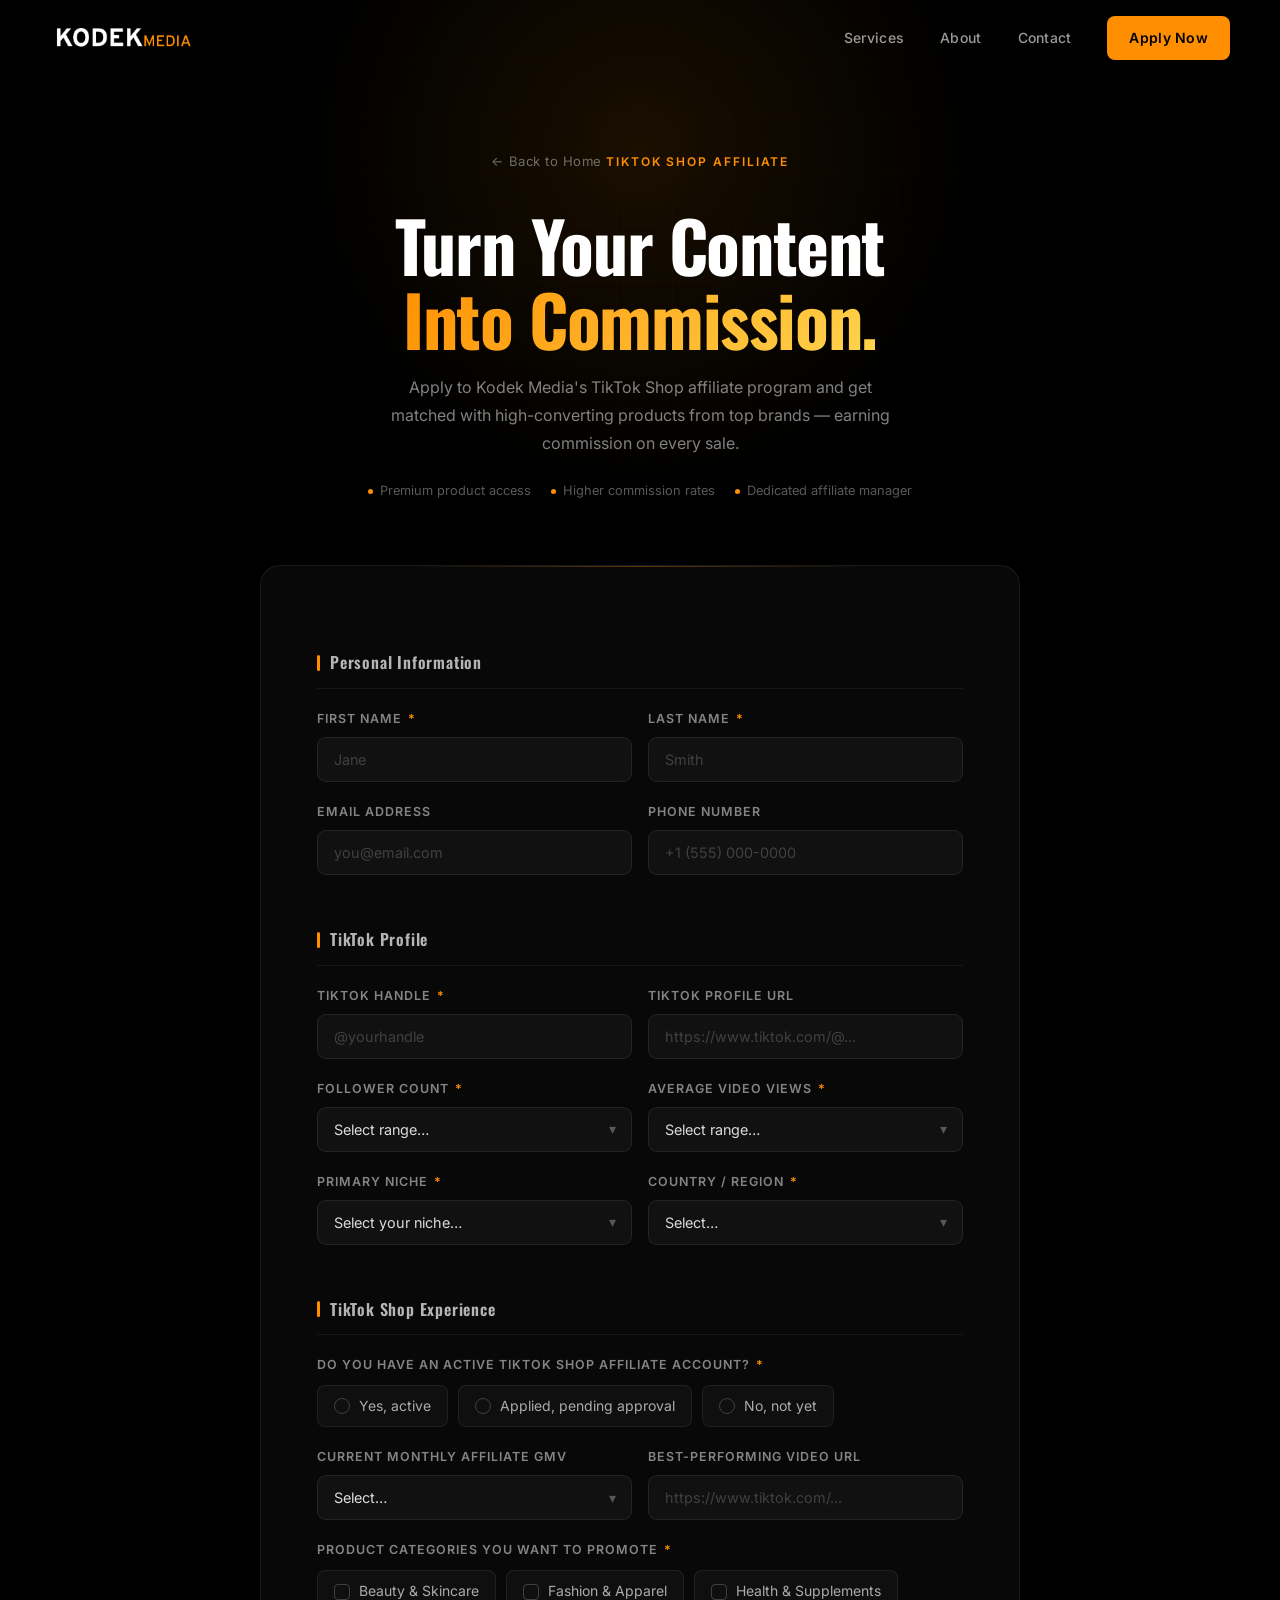
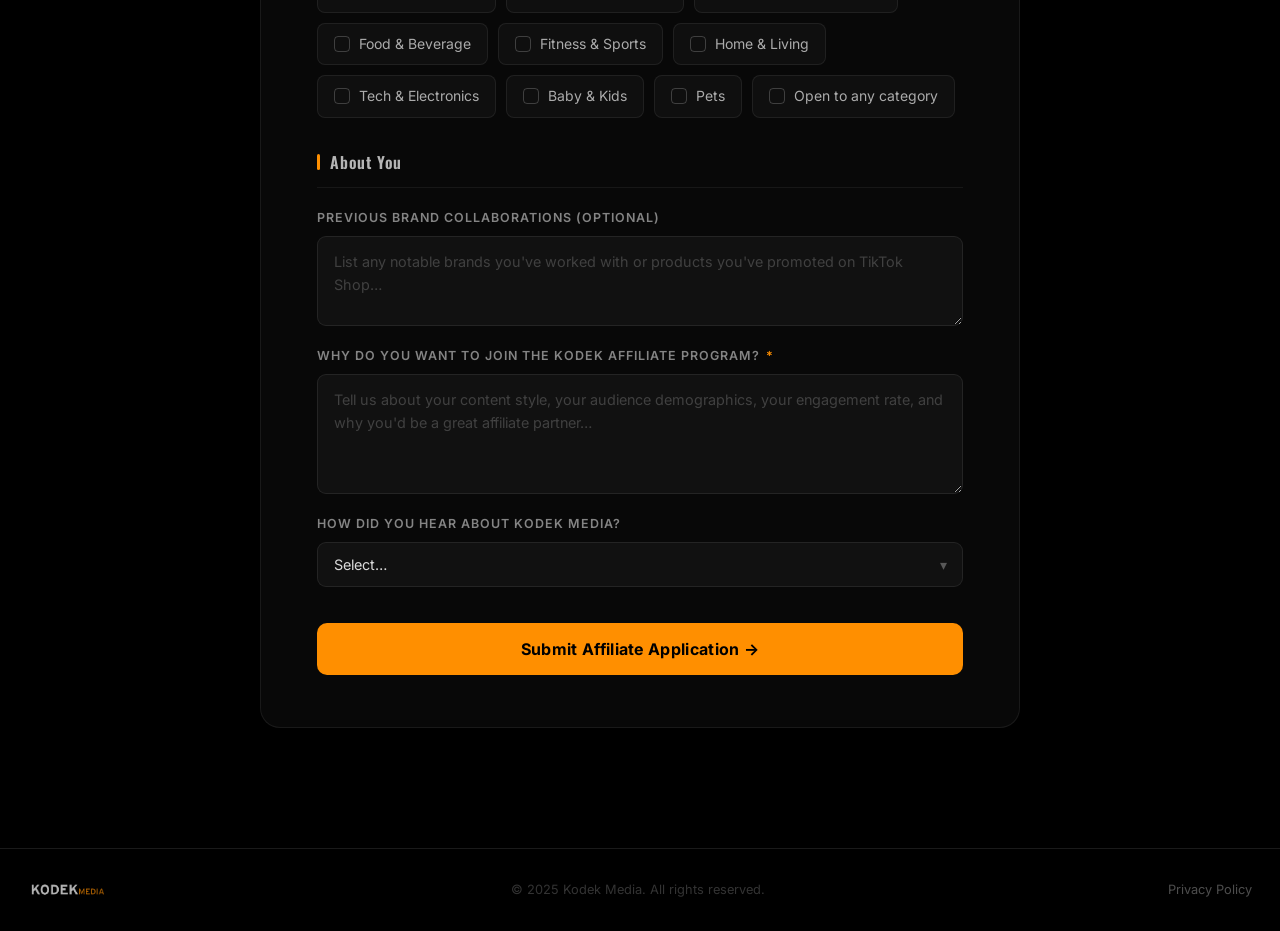
==== commit a0100dc7: "Add spam protection (honeypot + Cloudflare Turnstile) and fix TikTok footer link - Add hidden honeyp" ====
--- a/apply-affiliate.html
+++ b/apply-affiliate.html
@@ -10,6 +10,7 @@
   <link rel="stylesheet" href="styles.css" />
   <link rel="stylesheet" href="forms.css" />
   <link rel="icon" type="image/png" href="logo-icon.png" />
+  <script src="https://challenges.cloudflare.com/turnstile/v0/api.js" async defer></script>
 </head>
 <body>
 
@@ -63,6 +64,12 @@
 
       <form id="affiliateForm" novalidate>
 
+        <!-- Honeypot — hidden from humans, catches bots -->
+        <div class="form-hp" aria-hidden="true">
+          <label for="company_url">Leave this blank</label>
+          <input type="text" id="company_url" name="company_url" tabindex="-1" autocomplete="off" />
+        </div>
+
         <div class="form-section-title">Personal Information</div>
 
         <div class="form-row">
@@ -257,6 +264,10 @@
           </div>
         </div>
 
+        <div class="turnstile-wrap">
+          <div class="cf-turnstile" data-sitekey="0x4AAAAAAC9mZPhq9n-aTmN4" data-theme="dark"></div>
+        </div>
+
         <button type="submit" class="form-submit" id="submitBtn">
           Submit Affiliate Application →
         </button>
--- a/forms.css
+++ b/forms.css
@@ -501,6 +501,26 @@
 
 .form-footer-link:hover { color: var(--white); }
 
+/* ── Honeypot (spam trap — hidden from humans) ─────────── */
+.form-hp {
+  position: absolute;
+  left: -9999px;
+  top: -9999px;
+  opacity: 0;
+  height: 0;
+  width: 0;
+  overflow: hidden;
+  pointer-events: none;
+  tab-index: -1;
+}
+
+/* ── Turnstile widget ──────────────────────────────────── */
+.turnstile-wrap {
+  display: flex;
+  justify-content: center;
+  margin: 20px 0 8px;
+}
+
 /* ── Responsive ─────────────────────────────────────────── */
 @media (max-width: 640px) {
   .form-card {
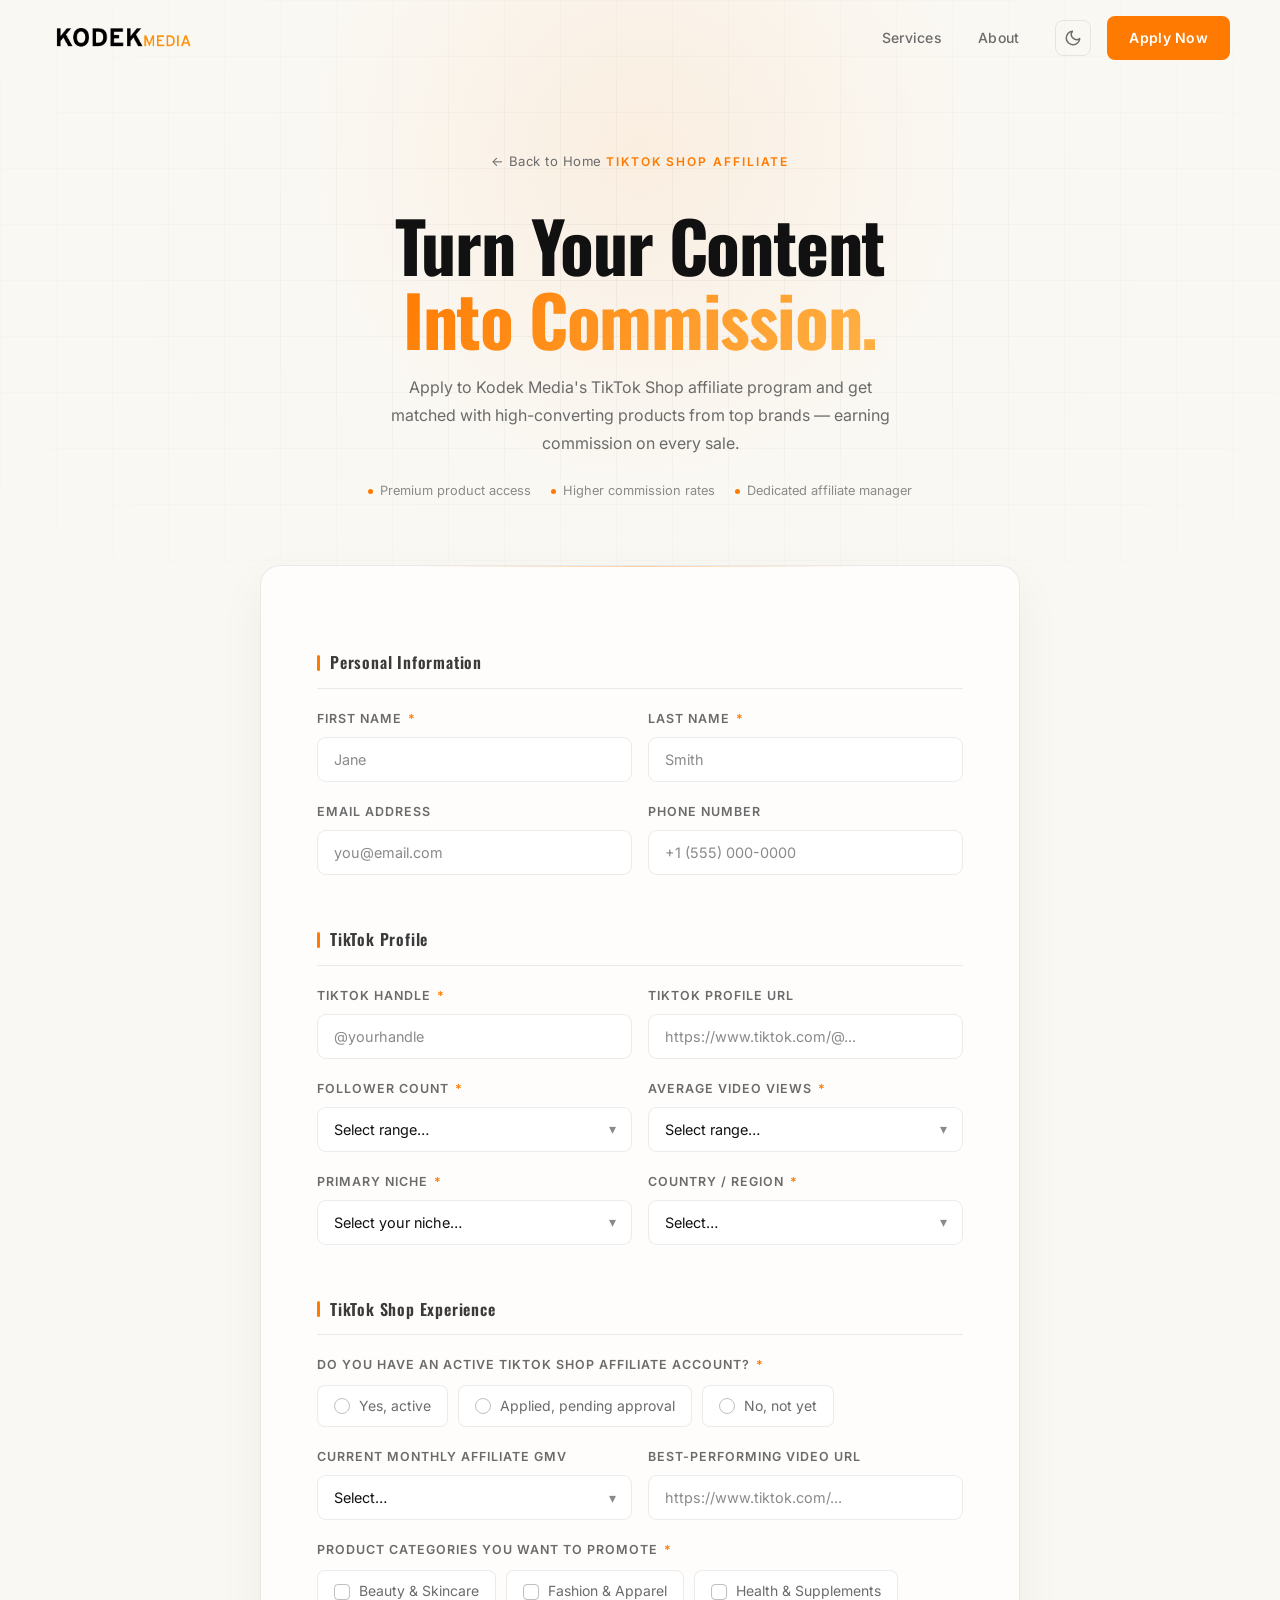
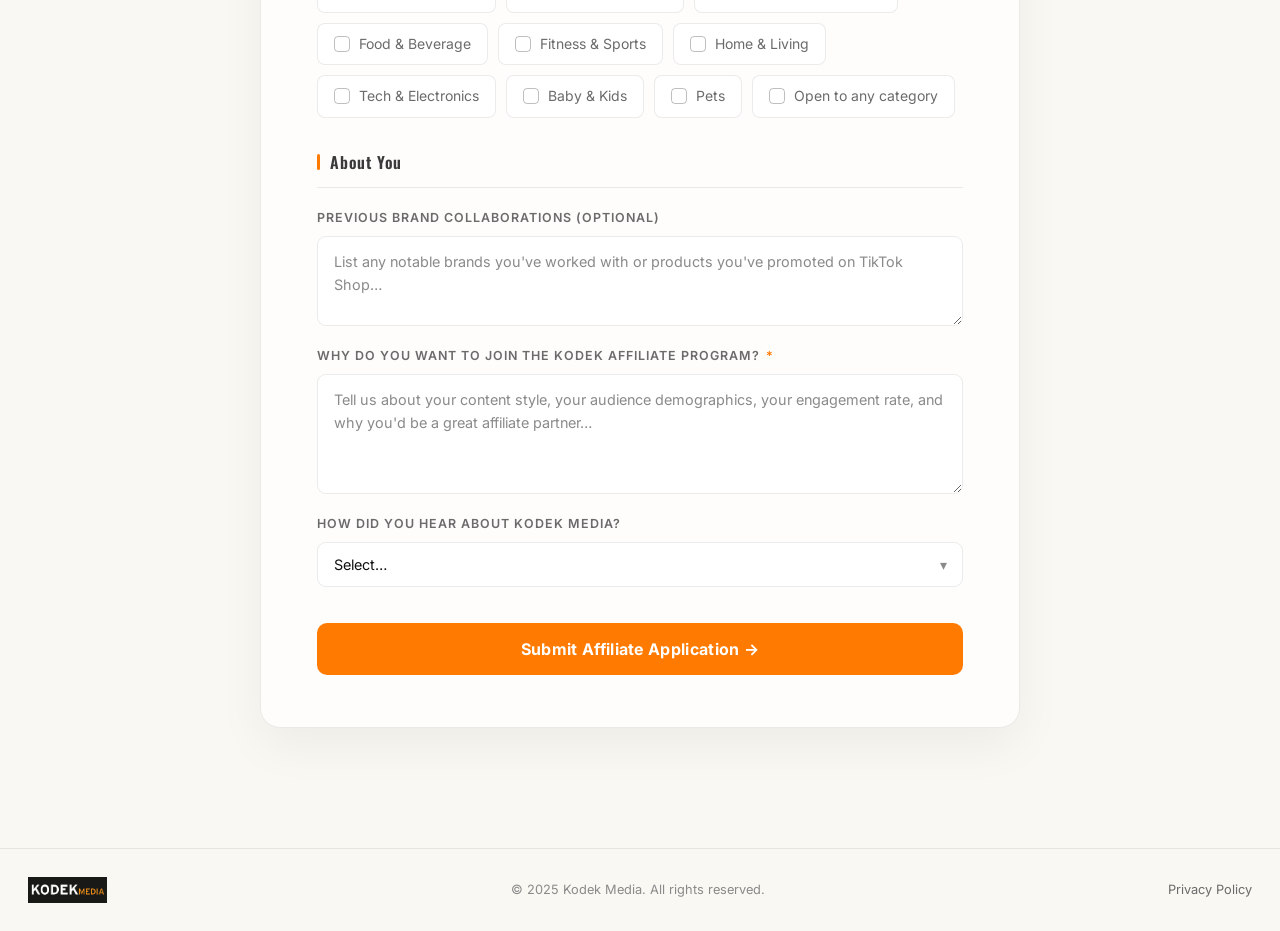
==== commit 5bf1c5af: "Add light theme as default with dark mode toggle - Introduce theme-light.css overriding styles.css/f" ====
--- a/apply-affiliate.html
+++ b/apply-affiliate.html
@@ -9,6 +9,8 @@
   <link href="https://fonts.googleapis.com/css2?family=Inter:wght@300;400;500;600;700;800;900&family=Oswald:wght@400;500;600;700&display=swap" rel="stylesheet" />
   <link rel="stylesheet" href="styles.css" />
   <link rel="stylesheet" href="forms.css" />
+  <link rel="stylesheet" href="theme-light.css" id="theme-light" />
+  <script src="theme.js"></script>
   <link rel="icon" type="image/png" href="logo-icon.png" />
   <script src="https://challenges.cloudflare.com/turnstile/v0/api.js" async defer></script>
 </head>
@@ -24,8 +26,11 @@
       <ul class="nav-links">
         <li><a href="index.html#services">Services</a></li>
         <li><a href="index.html#about">About</a></li>
-        <li><a href="index.html#contact">Contact</a></li>
       </ul>
+      <button class="theme-toggle" aria-label="Toggle theme">
+        <svg class="icon-sun" viewBox="0 0 24 24" width="18" height="18" fill="none" stroke="currentColor" stroke-width="2" stroke-linecap="round" stroke-linejoin="round"><circle cx="12" cy="12" r="4"/><line x1="12" y1="2" x2="12" y2="4"/><line x1="12" y1="20" x2="12" y2="22"/><line x1="4.93" y1="4.93" x2="6.34" y2="6.34"/><line x1="17.66" y1="17.66" x2="19.07" y2="19.07"/><line x1="2" y1="12" x2="4" y2="12"/><line x1="20" y1="12" x2="22" y2="12"/><line x1="4.93" y1="19.07" x2="6.34" y2="17.66"/><line x1="17.66" y1="6.34" x2="19.07" y2="4.93"/></svg>
+        <svg class="icon-moon" viewBox="0 0 24 24" width="18" height="18" fill="none" stroke="currentColor" stroke-width="2" stroke-linecap="round" stroke-linejoin="round"><path d="M21 12.79A9 9 0 1 1 11.21 3 7 7 0 0 0 21 12.79z"/></svg>
+      </button>
       <a href="apply-affiliate.html" class="btn btn-primary nav-cta">Apply Now</a>
       <button class="menu-toggle" id="menuToggle" aria-label="Toggle menu">
         <span></span><span></span><span></span>
@@ -37,7 +42,6 @@
   <div class="mobile-menu" id="mobileMenu">
     <ul>
       <li><a href="index.html#services">Services</a></li>
-      <li><a href="index.html#contact">Contact</a></li>
     </ul>
   </div>
 
--- a/styles.css
+++ b/styles.css
@@ -193,12 +193,45 @@
   letter-spacing: 0.02em;
 }
 
-.nav-links a:hover {
+.nav-links a:hover,
+.nav-links a.active {
   color: var(--white);
 }
 
 .nav-cta {
   flex-shrink: 0;
+}
+
+/* === THEME TOGGLE === */
+.theme-toggle {
+  display: inline-flex;
+  align-items: center;
+  justify-content: center;
+  width: 36px;
+  height: 36px;
+  margin-right: 16px;
+  background: transparent;
+  border: 1px solid rgba(255, 255, 255, 0.18);
+  border-radius: 8px;
+  color: rgba(255, 255, 255, 0.7);
+  cursor: pointer;
+  transition: all 0.25s var(--ease-out);
+  flex-shrink: 0;
+  padding: 0;
+}
+.theme-toggle:hover {
+  border-color: var(--amber);
+  color: var(--amber);
+}
+.theme-toggle svg { display: block; }
+.theme-toggle .icon-sun  { display: block; }
+.theme-toggle .icon-moon { display: none; }
+
+@media (max-width: 768px) {
+  .theme-toggle {
+    margin-right: auto;
+    margin-left: 0;
+  }
 }
 
 .menu-toggle {
@@ -488,36 +521,51 @@
 
 /* Hero pillars (replaces fake stats bar) */
 .hero-pillars {
-  display: flex;
+  display: inline-flex;
   align-items: center;
   justify-content: center;
   gap: 0;
-  padding: 20px 40px;
-  background: rgba(255,255,255,0.03);
-  border: 1px solid rgba(255,255,255,0.07);
+  padding: 14px 24px;
+  background: linear-gradient(135deg, rgba(255,143,0,0.04) 0%, rgba(255,255,255,0.02) 100%);
+  border: 1px solid rgba(255,143,0,0.15);
   border-radius: 14px;
-  backdrop-filter: blur(12px);
+  backdrop-filter: blur(16px);
+  box-shadow: 0 0 40px rgba(255,143,0,0.04), inset 0 1px 0 rgba(255,255,255,0.05);
   flex-wrap: wrap;
 }
 
 .hero-pillar {
   display: flex;
   align-items: center;
-  gap: 12px;
-  padding: 0 44px;
-  font-size: 1.05rem;
+  gap: 14px;
+  padding: 0 28px;
+  font-size: 1rem;
   font-weight: 600;
-  color: rgba(255,255,255,0.85);
+  color: rgba(255,255,255,0.9);
   letter-spacing: 0.02em;
   font-family: 'Oswald', sans-serif;
-}
-
-.pillar-icon { font-size: 1.4rem; }
+  transition: color 0.3s;
+}
+
+.hero-pillar:hover { color: var(--white); }
+
+.pillar-icon {
+  width: 36px;
+  height: 36px;
+  display: flex;
+  align-items: center;
+  justify-content: center;
+  background: rgba(255,143,0,0.1);
+  border: 1px solid rgba(255,143,0,0.2);
+  border-radius: 10px;
+  font-size: 1.1rem;
+  flex-shrink: 0;
+}
 
 .pillar-divider {
   width: 1px;
-  height: 36px;
-  background: rgba(255,255,255,0.1);
+  height: 32px;
+  background: linear-gradient(180deg, transparent, rgba(255,143,0,0.2), transparent);
   flex-shrink: 0;
 }
 
--- a/theme-light.css
+++ b/theme-light.css
@@ -0,0 +1,455 @@
+/* ═══════════════════════════════════════════════════════════
+   KODEK MEDIA — LIGHT THEME PROTOTYPE (override of styles.css)
+   Load AFTER styles.css to flip the palette.
+═══════════════════════════════════════════════════════════ */
+
+:root {
+  --amber:        #ff7a00;   /* vibrant brand orange */
+  --amber-soft:   #ffa040;   /* for gradients */
+  --ink:          #111111;   /* body text */
+  --ink-soft:     #3a3a3a;
+  --muted:        #6b6b6b;
+  --muted-light:  #8a8a8a;
+  --paper:        #faf8f3;   /* off-white background */
+  --paper-2:      #f4f0e8;   /* slightly deeper card surface */
+  --line:         rgba(0, 0, 0, 0.08);
+  --line-soft:    rgba(0, 0, 0, 0.05);
+  --glass:        rgba(255, 255, 255, 0.6);
+  --glass-border: rgba(0, 0, 0, 0.07);
+  --glass-hover:  rgba(255, 255, 255, 0.9);
+}
+
+body {
+  background: var(--paper);
+  color: var(--ink);
+}
+
+/* === GRADIENT TEXT === */
+.text-gradient {
+  background: linear-gradient(130deg, var(--amber) 0%, #ffb347 100%);
+  -webkit-background-clip: text;
+  -webkit-text-fill-color: transparent;
+  background-clip: text;
+}
+
+/* === BUTTONS === */
+.btn-primary { background: var(--amber); color: #fff; }
+.btn-primary:hover {
+  background: #ff8c1f;
+  box-shadow: 0 10px 30px rgba(255, 122, 0, 0.28);
+}
+.btn-ghost {
+  color: var(--ink);
+  border: 1px solid rgba(0, 0, 0, 0.18);
+}
+.btn-ghost:hover { border-color: var(--amber); color: var(--amber); }
+
+/* === NAVBAR === */
+#navbar.scrolled {
+  background: rgba(250, 248, 243, 0.85);
+  backdrop-filter: blur(20px);
+  -webkit-backdrop-filter: blur(20px);
+  border-bottom: 1px solid var(--line);
+  box-shadow: 0 1px 0 var(--line-soft), 0 8px 24px rgba(0, 0, 0, 0.04);
+}
+
+/* Original logo PNGs have a baked-in black background, so we swap to
+   recolored "-light" variants (KODEK in black, MEDIA in amber, transparent bg). */
+.logo-wordmark  { content: url("logo-wordmark-light.png"); }
+.logo-icon-only { content: url("logo-icon-light.png"); }
+.footer-logo-img { content: url("logo-wordmark-light.png"); }
+
+.nav-links a { color: var(--muted); }
+.nav-links a:hover,
+.nav-links a.active { color: var(--ink); font-weight: 600; }
+
+.menu-toggle span { background: var(--ink); }
+
+.mobile-menu {
+  background: rgba(250, 248, 243, 0.97);
+  border-bottom: 1px solid var(--line);
+}
+.mobile-menu li a {
+  color: var(--ink-soft);
+  border-bottom: 1px solid var(--line-soft);
+}
+.mobile-menu li a:hover { color: var(--amber); }
+
+/* === HERO === */
+.hero-glow {
+  background: radial-gradient(circle, rgba(255, 122, 0, 0.10) 0%, rgba(255, 122, 0, 0.03) 40%, transparent 70%);
+}
+
+.hero-grid {
+  background-image:
+    linear-gradient(rgba(0, 0, 0, 0.04) 1px, transparent 1px),
+    linear-gradient(90deg, rgba(0, 0, 0, 0.04) 1px, transparent 1px);
+}
+
+.hero-noise { opacity: 0.025; }
+
+.hero-badge {
+  background: rgba(255, 122, 0, 0.08);
+  border: 1px solid rgba(255, 122, 0, 0.22);
+  color: var(--ink-soft);
+}
+
+.hero-subtitle { color: var(--muted); }
+
+.hero-stats {
+  background: rgba(255, 255, 255, 0.55);
+  border: 1px solid var(--line);
+  box-shadow: 0 1px 0 rgba(255, 255, 255, 0.8) inset, 0 8px 30px rgba(0, 0, 0, 0.04);
+}
+.hero-stats::before {
+  background: linear-gradient(90deg, transparent, rgba(255, 122, 0, 0.4), transparent);
+}
+.stat-label { color: var(--muted-light); }
+.stat-divider { background: var(--line); }
+
+.scroll-indicator { color: rgba(0, 0, 0, 0.3); }
+.scroll-line {
+  background: linear-gradient(to bottom, rgba(255, 122, 0, 0.6), transparent);
+}
+
+/* Pillars */
+.hero-pillars {
+  background: rgba(255, 255, 255, 0.7);
+  border: 1px solid var(--line);
+  box-shadow: 0 1px 0 rgba(255, 255, 255, 0.9) inset, 0 8px 28px rgba(0, 0, 0, 0.04);
+  backdrop-filter: blur(8px);
+}
+.hero-pillar { color: var(--ink); }
+.hero-pillar:hover { color: var(--amber); }
+.pillar-icon {
+  background: #ffffff;
+  border: 1px solid var(--line);
+  box-shadow: 0 1px 2px rgba(0, 0, 0, 0.04);
+}
+.pillar-divider {
+  background: linear-gradient(180deg, transparent, rgba(0, 0, 0, 0.1), transparent);
+}
+
+/* === WHY === */
+.why-section::before {
+  background: linear-gradient(90deg, transparent, rgba(255, 122, 0, 0.25), transparent);
+}
+.why-card {
+  background: rgba(255, 255, 255, 0.55);
+  border: 1px solid var(--line);
+}
+.why-card:hover {
+  background: #ffffff;
+  border-color: rgba(255, 122, 0, 0.22);
+  box-shadow: 0 14px 40px rgba(0, 0, 0, 0.06);
+}
+.why-number { color: rgba(255, 122, 0, 0.18); }
+.why-card h3 { color: var(--ink); }
+.why-card p { color: var(--muted); }
+
+/* Mission */
+.mission-block {
+  background: rgba(255, 122, 0, 0.05);
+  border: 1px solid rgba(255, 122, 0, 0.18);
+}
+.mission-block::before {
+  background: linear-gradient(90deg, transparent, rgba(255, 122, 0, 0.4), transparent);
+}
+.mission-quote { color: var(--ink); }
+
+/* Program cards */
+.program-card {
+  background: rgba(255, 255, 255, 0.55);
+  border: 1px solid var(--line);
+  color: var(--ink);
+}
+.program-card:hover {
+  background: #ffffff;
+  border-color: rgba(255, 122, 0, 0.25);
+  box-shadow: 0 18px 42px rgba(0, 0, 0, 0.07);
+}
+.program-card.featured {
+  border-color: rgba(255, 122, 0, 0.3);
+  background: rgba(255, 122, 0, 0.05);
+}
+.program-icon {
+  background: rgba(255, 122, 0, 0.1);
+  border: 1px solid rgba(255, 122, 0, 0.22);
+}
+.program-card:hover .program-icon {
+  background: rgba(255, 122, 0, 0.18);
+  box-shadow: 0 0 24px rgba(255, 122, 0, 0.15);
+}
+.program-card h3 { color: var(--ink); }
+.program-card p { color: var(--muted); }
+
+/* === PARTNER STRIP === */
+.partner-strip {
+  background: rgba(255, 255, 255, 0.4);
+  border-top: 1px solid var(--line);
+  border-bottom: 1px solid var(--line);
+}
+.partner-label { color: var(--muted-light); }
+.partner-item { color: var(--muted); }
+.partner-dot { background: rgba(255, 122, 0, 0.45); }
+
+/* === SHARED SECTION === */
+.section-label { color: var(--amber); }
+.section-desc { color: var(--muted); }
+.section-edge {
+  background: linear-gradient(90deg, transparent, rgba(255, 122, 0, 0.22), transparent);
+}
+
+/* === SERVICES === */
+.services::before {
+  background: linear-gradient(90deg, transparent, rgba(255, 122, 0, 0.25), transparent);
+}
+.service-card {
+  background: rgba(255, 255, 255, 0.55);
+  border: 1px solid var(--line);
+}
+.service-card:hover {
+  background: #ffffff;
+  border-color: rgba(255, 122, 0, 0.22);
+  box-shadow: 0 18px 42px rgba(0, 0, 0, 0.08);
+}
+.service-card::before {
+  background: radial-gradient(ellipse, rgba(255, 122, 0, 0.10) 0%, transparent 70%);
+}
+.card-icon {
+  background: rgba(255, 122, 0, 0.1);
+  border: 1px solid rgba(255, 122, 0, 0.22);
+}
+.service-card:hover .card-icon {
+  background: rgba(255, 122, 0, 0.18);
+  box-shadow: 0 0 24px rgba(255, 122, 0, 0.18);
+}
+.service-card h3 { color: var(--ink); }
+.service-card p { color: var(--muted); }
+.tag {
+  background: rgba(255, 122, 0, 0.08);
+  border: 1px solid rgba(255, 122, 0, 0.18);
+  color: var(--amber);
+}
+.service-card:hover .tag {
+  background: rgba(255, 122, 0, 0.13);
+  border-color: rgba(255, 122, 0, 0.28);
+}
+.card-arrow { color: rgba(255, 122, 0, 0.35); }
+
+/* === RESULTS === */
+.results::before, .results::after {
+  background: linear-gradient(90deg, transparent, rgba(255, 122, 0, 0.22), transparent);
+}
+.results-glow {
+  background: radial-gradient(circle, rgba(255, 122, 0, 0.08) 0%, transparent 65%);
+}
+.results-grid {
+  background: rgba(255, 255, 255, 0.5);
+  border: 1px solid var(--line);
+}
+.result-item { border-right: 1px solid var(--line); }
+.result-item:hover { background: rgba(255, 122, 0, 0.04); }
+.result-label { color: var(--ink); }
+.result-bar { background: rgba(0, 0, 0, 0.06); }
+.result-desc { color: var(--muted-light); }
+
+/* === TESTIMONIALS === */
+.testimonials::before {
+  background: linear-gradient(90deg, transparent, rgba(255, 122, 0, 0.25), transparent);
+}
+.testimonial-card {
+  background: rgba(255, 255, 255, 0.6);
+  border: 1px solid var(--line);
+}
+.testimonial-card:hover {
+  border-color: rgba(255, 122, 0, 0.18);
+  box-shadow: 0 22px 48px rgba(0, 0, 0, 0.08);
+}
+.testimonial-card.featured {
+  border-color: rgba(255, 122, 0, 0.28);
+  background: rgba(255, 122, 0, 0.05);
+}
+.quote-mark { opacity: 0.25; }
+.testimonial-text { color: var(--ink-soft); }
+.author-avatar { color: #ffffff; }
+.author-name { color: var(--ink); }
+.author-handle { color: var(--muted-light); }
+
+/* === CTA === */
+.cta-section::before {
+  background: linear-gradient(90deg, transparent, rgba(255, 122, 0, 0.3), transparent);
+}
+.cta-glow {
+  background: radial-gradient(circle, rgba(255, 122, 0, 0.12) 0%, transparent 65%);
+}
+.cta-grid {
+  background-image:
+    linear-gradient(rgba(255, 122, 0, 0.04) 1px, transparent 1px),
+    linear-gradient(90deg, rgba(255, 122, 0, 0.04) 1px, transparent 1px);
+}
+.cta-desc { color: var(--muted); }
+.cta-note { color: var(--muted-light); }
+
+/* === FOOTER === */
+.footer { border-top: 1px solid var(--line); }
+.footer-logo { color: var(--ink); }
+.footer-tagline { color: var(--muted); }
+.social-link {
+  border: 1px solid var(--line);
+  color: var(--muted);
+}
+.social-link:hover {
+  border-color: var(--amber);
+  color: var(--amber);
+  background: rgba(255, 122, 0, 0.06);
+}
+.footer-col h4 { color: var(--muted-light); }
+.footer-col a { color: var(--muted); }
+.footer-col a:hover { color: var(--ink); }
+.footer-bottom { border-top: 1px solid var(--line); }
+.footer-bottom > p,
+.footer-bottom-links a,
+.tiktok-badge { color: var(--muted-light); }
+.footer-bottom-links a:hover { color: var(--ink); }
+
+/* ═══════════════════════════════════════════════════════════
+   FORM PAGES (forms.css overrides)
+═══════════════════════════════════════════════════════════ */
+.form-hero-glow {
+  background: radial-gradient(circle, rgba(255, 122, 0, 0.08) 0%, transparent 68%);
+}
+.form-hero-grid {
+  background-image:
+    linear-gradient(rgba(0, 0, 0, 0.04) 1px, transparent 1px),
+    linear-gradient(90deg, rgba(0, 0, 0, 0.04) 1px, transparent 1px);
+}
+.form-back { color: var(--muted); }
+.form-back:hover { color: var(--ink); }
+.form-subtitle { color: var(--muted); }
+.form-meta-item { color: var(--muted-light); }
+
+.form-card {
+  background: rgba(255, 255, 255, 0.7);
+  border: 1px solid var(--line);
+  box-shadow: 0 18px 48px rgba(0, 0, 0, 0.05);
+}
+.form-card::before {
+  background: linear-gradient(90deg, transparent, rgba(255, 122, 0, 0.35), transparent);
+}
+
+.form-label { color: var(--muted); }
+
+.form-input,
+.form-select,
+.form-textarea {
+  background: #ffffff;
+  border: 1px solid var(--line);
+  color: var(--ink);
+}
+.form-input::placeholder,
+.form-textarea::placeholder { color: var(--muted-light); }
+.form-input:focus,
+.form-select:focus,
+.form-textarea:focus {
+  border-color: var(--amber);
+  box-shadow: 0 0 0 3px rgba(255, 122, 0, 0.15);
+  background: #ffffff;
+}
+.form-input:hover,
+.form-select:hover,
+.form-textarea:hover {
+  border-color: rgba(0, 0, 0, 0.2);
+}
+
+.form-select-wrap::after { color: var(--muted-light); }
+.form-select { color: var(--ink); }
+.form-select option { background: #ffffff; color: var(--ink); }
+
+.form-radio-label,
+.form-check-label {
+  background: #ffffff;
+  border: 1px solid var(--line);
+  color: var(--muted);
+}
+.form-radio-label:hover,
+.form-check-label:hover {
+  border-color: rgba(255, 122, 0, 0.35);
+  background: rgba(255, 122, 0, 0.06);
+  color: var(--ink);
+}
+.form-radio-label input,
+.form-check-label input {
+  border: 1.5px solid rgba(0, 0, 0, 0.25);
+}
+.form-radio-label input:checked::after { background: #ffffff; }
+.form-check-label input:checked::after { color: #ffffff; }
+.form-radio-label:has(input:checked),
+.form-check-label:has(input:checked) {
+  border-color: rgba(255, 122, 0, 0.45);
+  background: rgba(255, 122, 0, 0.08);
+  color: var(--ink);
+}
+
+.form-section-title {
+  color: var(--ink-soft);
+  border-bottom: 1px solid var(--line);
+}
+
+.form-submit { color: #ffffff; }
+.form-submit:hover {
+  background: #ff8c1f;
+  box-shadow: 0 10px 32px rgba(255, 122, 0, 0.38);
+}
+.form-submit.loading::after {
+  border: 2px solid rgba(255, 255, 255, 0.4);
+  border-top-color: #ffffff;
+}
+.form-note { color: var(--muted-light); }
+.success-icon {
+  background: rgba(255, 122, 0, 0.1);
+  border: 1px solid rgba(255, 122, 0, 0.35);
+}
+.success-desc { color: var(--muted); }
+
+.form-footer { border-top: 1px solid var(--line); }
+.form-footer-logo { opacity: 0.9; }
+.form-footer-copy { color: var(--muted-light); }
+.form-footer-link { color: var(--muted); }
+.form-footer-link:hover { color: var(--ink); }
+
+/* ═══════════════════════════════════════════════════════════
+   LEGAL PAGES (inline <style> overrides)
+═══════════════════════════════════════════════════════════ */
+.legal-hero { border-bottom: 1px solid var(--line); }
+.legal-hero h1 { color: var(--ink); }
+.legal-meta { color: var(--muted); }
+.legal-section h2 {
+  color: var(--ink);
+  border-bottom: 1px solid var(--line);
+}
+.legal-section h3 { color: var(--ink); }
+.legal-section p,
+.legal-section ul li { color: var(--ink-soft); }
+.legal-section a {
+  border-bottom: 1px solid rgba(255, 122, 0, 0.4);
+}
+.legal-callout {
+  background: rgba(255, 255, 255, 0.6);
+  border: 1px solid var(--line);
+  border-left: 3px solid var(--amber);
+}
+
+/* ═══════════════════════════════════════════════════════════
+   THEME TOGGLE BUTTON
+═══════════════════════════════════════════════════════════ */
+.theme-toggle {
+  border-color: var(--line);
+  color: var(--muted);
+}
+.theme-toggle:hover {
+  border-color: var(--amber);
+  color: var(--amber);
+}
+.theme-toggle .icon-sun { display: none; }
+.theme-toggle .icon-moon { display: block; }
